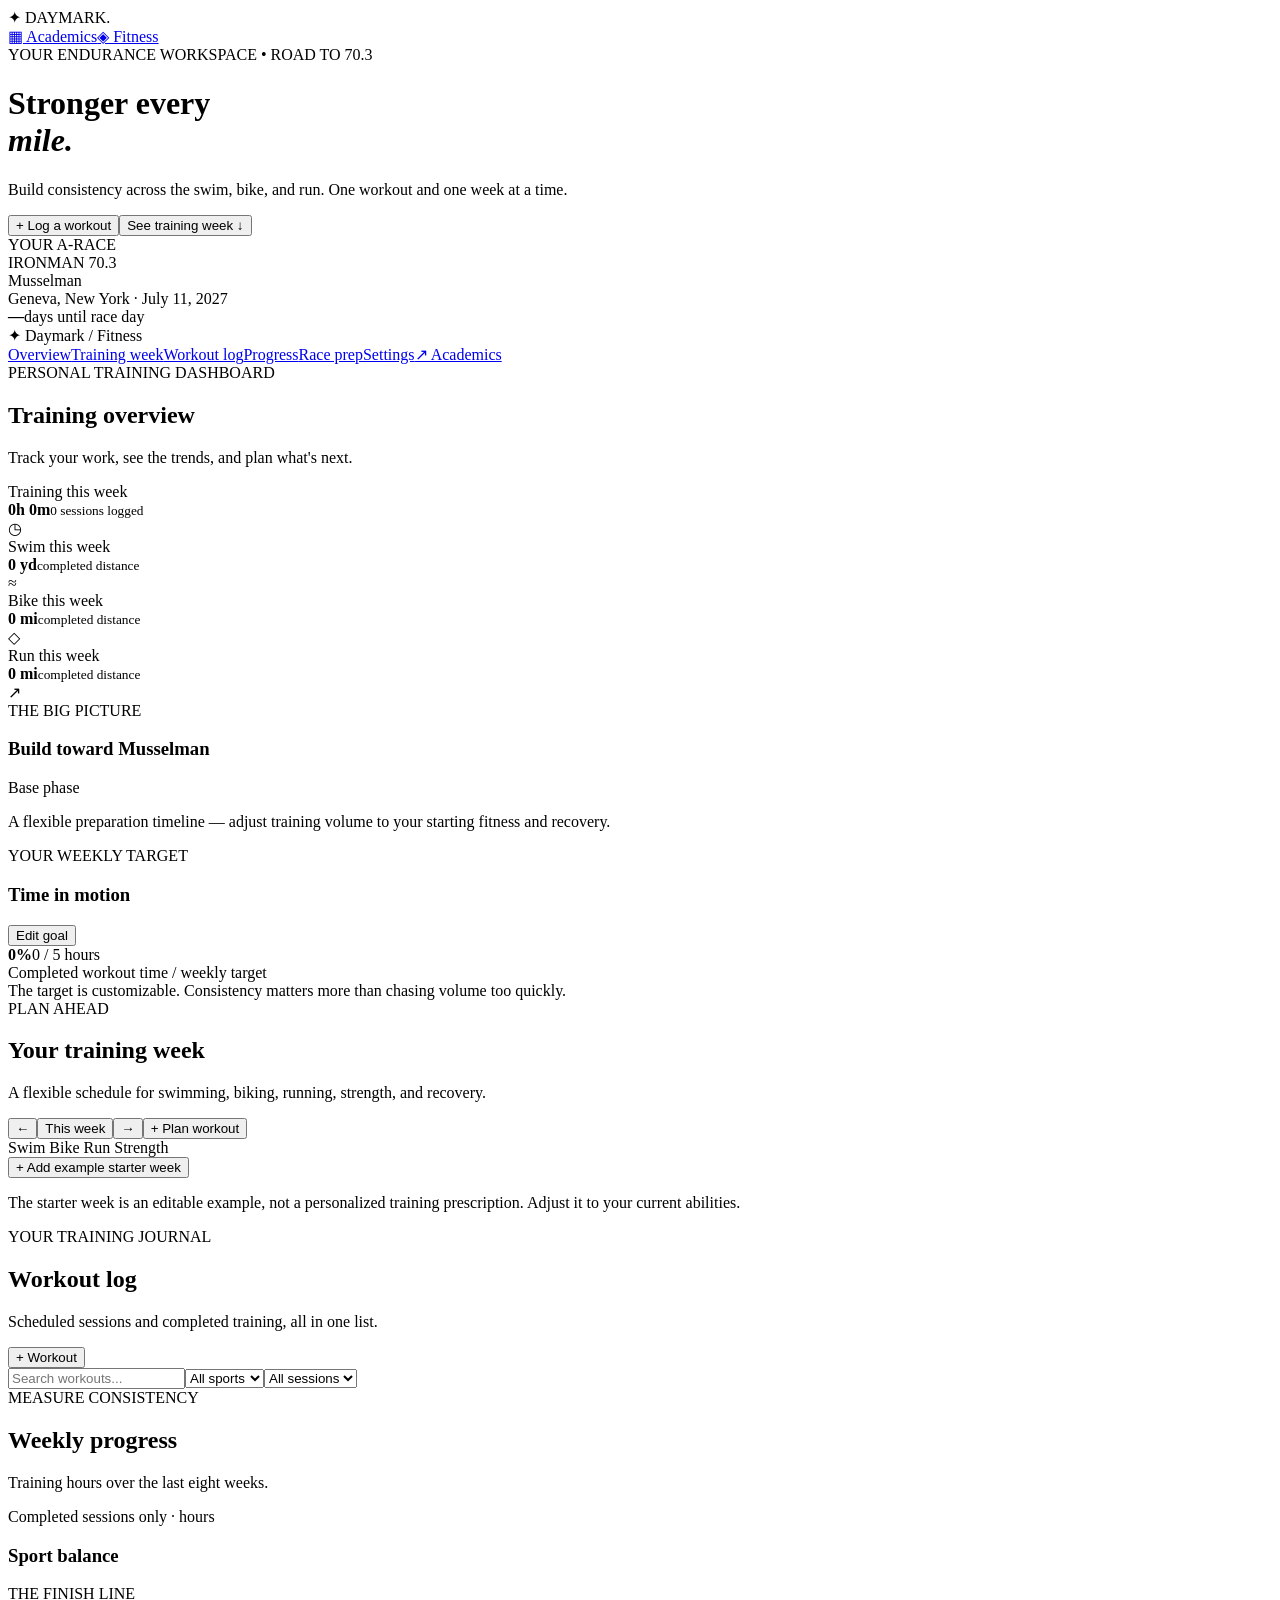
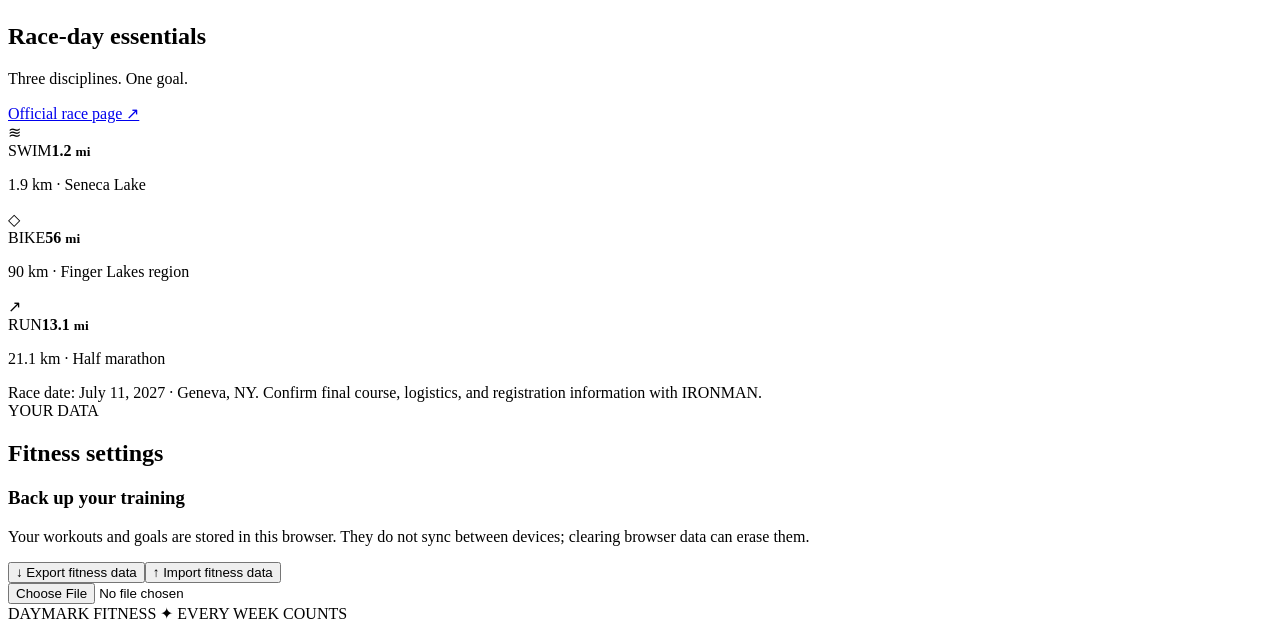
==== fitness.html @ 54df65d0 "Add Ironman 70.3 fitness workspace and academic toggle" ====
<!doctype html>
<html lang="en"><head><meta charset="utf-8"><meta name="viewport" content="width=device-width,initial-scale=1"><meta name="theme-color" content="#101a1b"><meta name="description" content="Train toward IRONMAN 70.3 Musselman 2027. Log swim, bike, run and strength workouts, plan your week and follow your progress."><title>Daymark Fitness — Musselman 70.3</title><link rel="stylesheet" href="./fitness.css?v=1"></head>
<body>
<header class="hero" id="top">
 <div class="hero-top"><div class="logo"><span class="logo-mark">✦</span> DAYMARK<span class="logo-dot">.</span></div><div class="workspace-tabs" aria-label="Choose workspace"><a href="./index.html">▦ Academics</a><a href="./fitness.html" class="selected" aria-current="page">◈ Fitness</a></div></div>
 <div class="hero-content"><div class="eyebrow">YOUR ENDURANCE WORKSPACE <span class="dot">•</span> ROAD TO 70.3</div><h1>Stronger every<br><em>mile.</em></h1><p>Build consistency across the swim, bike, and run. One workout and one week at a time.</p><div class="hero-actions"><button class="primary" data-add="workout">+ Log a workout</button><button class="quiet" data-scroll="schedule">See training week ↓</button></div></div>
 <div class="hero-event"><div class="event-type">YOUR A-RACE</div><div class="event-name">IRONMAN 70.3<br>Musselman</div><div class="event-details">Geneva, New York · July 11, 2027</div><div class="countdown"><strong id="countdownDays">—</strong><span>days until race day</span></div></div>
</header>
<nav class="subnav"><div class="subnav-inner"><div class="small-logo">✦ <span>Daymark / Fitness</span></div><a href="#overview">Overview</a><a href="#schedule">Training week</a><a href="#workouts">Workout log</a><a href="#progress">Progress</a><a href="#race">Race prep</a><a href="#fitness-settings">Settings</a><a class="back-link" href="./index.html">↗ Academics</a></div></nav>
<main class="main">
 <div class="intro-row" id="overview"><div><div class="kicker">PERSONAL TRAINING DASHBOARD</div><h2>Training overview</h2><p>Track your work, see the trends, and plan what's next.</p></div><div class="today" id="todayDate"></div></div>
 <section class="metrics" aria-label="Training totals"><article class="metric"><span>Training this week</span><div><b id="metricHours">0h 0m</b><small id="metricSessions">0 sessions logged</small></div><div class="metric-decoration">◷</div></article><article class="metric"><span>Swim this week</span><div><b id="metricSwim">0 yd</b><small>completed distance</small></div><div class="metric-decoration">≈</div></article><article class="metric"><span>Bike this week</span><div><b id="metricBike">0 mi</b><small>completed distance</small></div><div class="metric-decoration">◇</div></article><article class="metric"><span>Run this week</span><div><b id="metricRun">0 mi</b><small>completed distance</small></div><div class="metric-decoration">↗</div></article></section>
 <div class="upper-grid">
   <section class="panel"><div class="section-title"><div><span class="kicker">THE BIG PICTURE</span><h3>Build toward Musselman</h3></div><span class="stage-pill" id="stagePill">Base phase</span></div><p class="small-muted">A flexible preparation timeline — adjust training volume to your starting fitness and recovery.</p><div class="phases" id="phaseTimeline"></div><p class="small-muted phase-note" id="phaseMessage"></p></section>
   <section class="panel goal-panel"><div class="section-title"><div><span class="kicker">YOUR WEEKLY TARGET</span><h3>Time in motion</h3></div><button class="text-button" data-action="goals">Edit goal</button></div><div class="goal-main"><strong id="goalProgress">0%</strong><span id="goalFraction">0 / 5 hours</span></div><div class="progress-track"><div id="goalBar"></div></div><div class="small-muted">Completed workout time / weekly target</div><div class="goal-help">The target is customizable. Consistency matters more than chasing volume too quickly.</div></section>
 </div>
 <section class="section" id="schedule"><div class="section-bar"><div><span class="kicker">PLAN AHEAD</span><h2>Your training week</h2><p>A flexible schedule for swimming, biking, running, strength, and recovery.</p></div><div class="section-buttons"><button class="outline" data-action="week-prev" aria-label="Previous training week">←</button><button class="outline" data-action="week-today">This week</button><button class="outline" data-action="week-next" aria-label="Next training week">→</button><button class="primary" data-add="workout">+ Plan workout</button></div></div><div class="week-label" id="weekLabel"></div><div id="trainingWeek" class="training-week"></div><div class="weekly-footer"><div class="legend"><span><i class="swim-dot"></i> Swim</span><span><i class="bike-dot"></i> Bike</span><span><i class="run-dot"></i> Run</span><span><i class="strength-dot"></i> Strength</span></div><button class="outline" data-action="starter">+ Add example starter week</button></div><p class="quiet-note">The starter week is an editable example, not a personalized training prescription. Adjust it to your current abilities.</p></section>
 <div class="lower-grid">
 <section class="section" id="workouts"><div class="section-bar"><div><span class="kicker">YOUR TRAINING JOURNAL</span><h2>Workout log</h2><p>Scheduled sessions and completed training, all in one list.</p></div><button class="outline" data-add="workout">+ Workout</button></div><div class="panel log-panel"><div class="filters"><input id="workoutSearch" type="search" placeholder="Search workouts..." aria-label="Search workouts"><select id="sportFilter" aria-label="Filter workouts by sport"><option value="">All sports</option><option>Swim</option><option>Bike</option><option>Run</option><option>Strength</option><option>Recovery</option></select><select id="statusFilter" aria-label="Filter workouts by status"><option value="all">All sessions</option><option value="planned">Planned</option><option value="done">Completed</option></select></div><div id="workoutList"></div></div></section>
 <section class="section" id="progress"><div class="section-bar"><div><span class="kicker">MEASURE CONSISTENCY</span><h2>Weekly progress</h2><p>Training hours over the last eight weeks.</p></div></div><div class="panel progress-panel"><div id="hourChart" class="hour-chart" aria-label="Training hours in recent weeks"></div><div class="chart-foot">Completed sessions only · hours</div><div class="summary-divider"></div><h3>Sport balance</h3><div id="sportBreakdown"></div></div></section></div>
 <section class="section" id="race"><div class="section-bar"><div><span class="kicker">THE FINISH LINE</span><h2>Race-day essentials</h2><p>Three disciplines. One goal.</p></div><a class="text-link" target="_blank" rel="noopener noreferrer" href="https://in.usa.ironman.com/2027-ironman-703-musselman">Official race page ↗</a></div><div class="race-grid"><article class="race-tile"><div class="race-icon">≋</div><span>SWIM</span><strong>1.2 <small>mi</small></strong><p>1.9 km · Seneca Lake</p></article><article class="race-tile"><div class="race-icon">◇</div><span>BIKE</span><strong>56 <small>mi</small></strong><p>90 km · Finger Lakes region</p></article><article class="race-tile"><div class="race-icon">↗</div><span>RUN</span><strong>13.1 <small>mi</small></strong><p>21.1 km · Half marathon</p></article></div><div class="race-footnote">Race date: July 11, 2027 · Geneva, NY. Confirm final course, logistics, and registration information with IRONMAN.</div></section>
 <section class="section settings" id="fitness-settings"><div class="section-bar"><div><span class="kicker">YOUR DATA</span><h2>Fitness settings</h2></div></div><div class="panel settings-panel"><div><h3>Back up your training</h3><p>Your workouts and goals are stored in this browser. They do not sync between devices; clearing browser data can erase them.</p></div><div class="section-buttons"><button class="outline" data-action="export">↓ Export fitness data</button><button class="outline" data-action="import">↑ Import fitness data</button></div><input id="importFitness" class="hidden" type="file" accept="application/json"></div></section>
 <footer>DAYMARK FITNESS <span>✦</span> EVERY WEEK COUNTS</footer>
</main><div id="modalRoot"></div><div id="toastRoot" aria-live="polite"></div><script src="./fitness.js?v=1" defer></script>
</body></html>
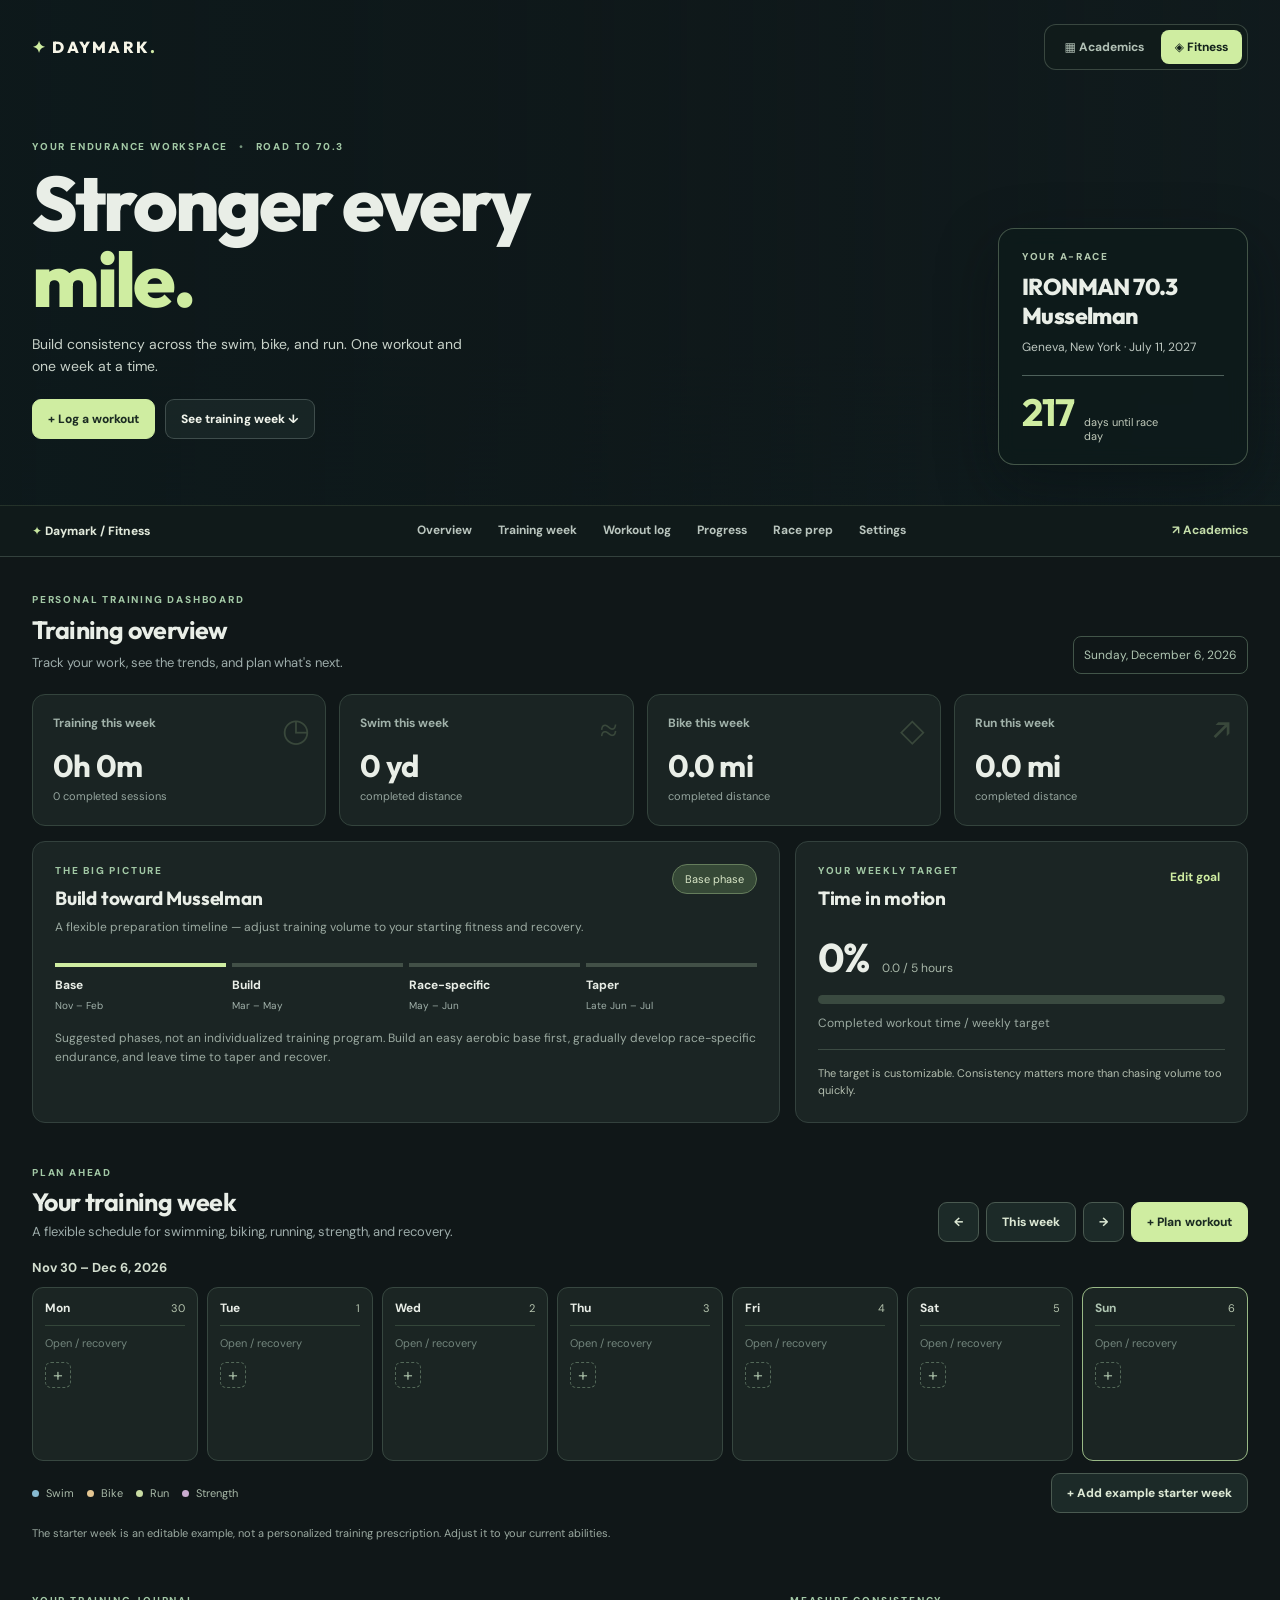
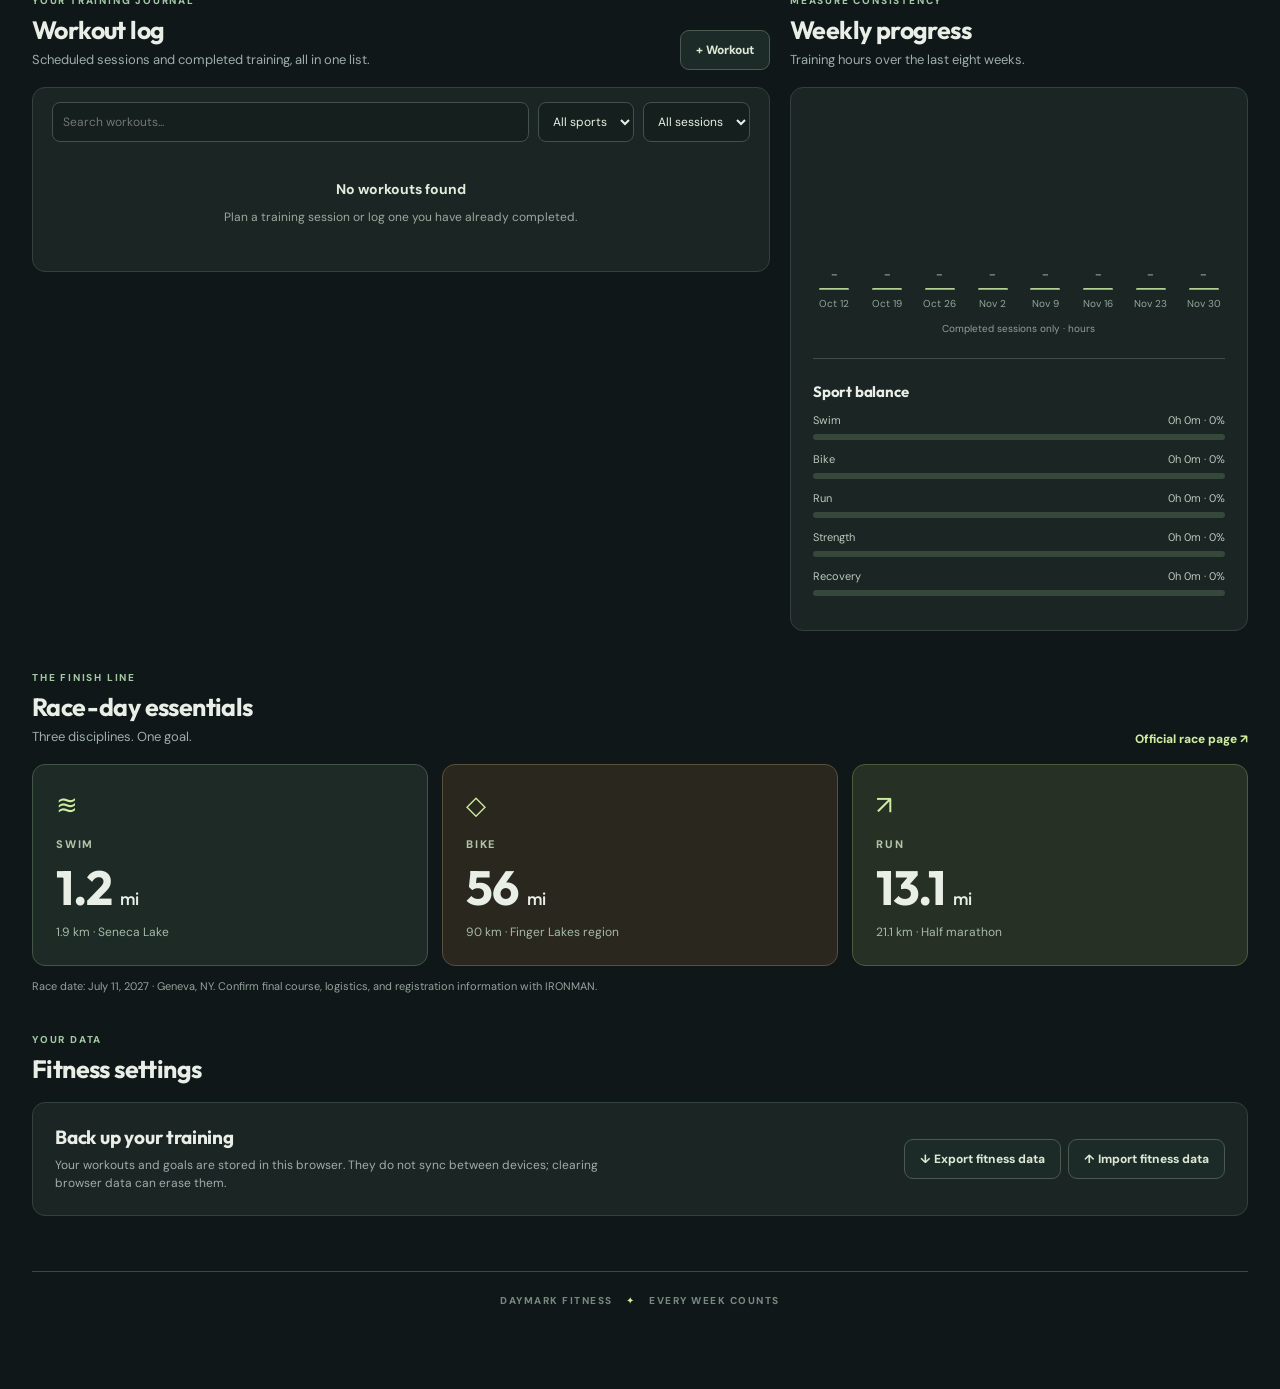
==== commit 5c35df07: "Refresh fitness script asset after syntax validation" ====
--- a/fitness.html
+++ b/fitness.html
@@ -21,5 +21,5 @@
  <section class="section" id="race"><div class="section-bar"><div><span class="kicker">THE FINISH LINE</span><h2>Race-day essentials</h2><p>Three disciplines. One goal.</p></div><a class="text-link" target="_blank" rel="noopener noreferrer" href="https://in.usa.ironman.com/2027-ironman-703-musselman">Official race page ↗</a></div><div class="race-grid"><article class="race-tile"><div class="race-icon">≋</div><span>SWIM</span><strong>1.2 <small>mi</small></strong><p>1.9 km · Seneca Lake</p></article><article class="race-tile"><div class="race-icon">◇</div><span>BIKE</span><strong>56 <small>mi</small></strong><p>90 km · Finger Lakes region</p></article><article class="race-tile"><div class="race-icon">↗</div><span>RUN</span><strong>13.1 <small>mi</small></strong><p>21.1 km · Half marathon</p></article></div><div class="race-footnote">Race date: July 11, 2027 · Geneva, NY. Confirm final course, logistics, and registration information with IRONMAN.</div></section>
  <section class="section settings" id="fitness-settings"><div class="section-bar"><div><span class="kicker">YOUR DATA</span><h2>Fitness settings</h2></div></div><div class="panel settings-panel"><div><h3>Back up your training</h3><p>Your workouts and goals are stored in this browser. They do not sync between devices; clearing browser data can erase them.</p></div><div class="section-buttons"><button class="outline" data-action="export">↓ Export fitness data</button><button class="outline" data-action="import">↑ Import fitness data</button></div><input id="importFitness" class="hidden" type="file" accept="application/json"></div></section>
  <footer>DAYMARK FITNESS <span>✦</span> EVERY WEEK COUNTS</footer>
-</main><div id="modalRoot"></div><div id="toastRoot" aria-live="polite"></div><script src="./fitness.js?v=1" defer></script>
+</main><div id="modalRoot"></div><div id="toastRoot" aria-live="polite"></div><script src="./fitness.js?v=2" defer></script>
 </body></html>
--- a/fitness.css
+++ b/fitness.css
@@ -0,0 +1 @@
+@import url('https://fonts.googleapis.com/css2?family=DM+Sans:wght@400;500;600;700;800&family=Outfit:wght@400;500;600;700;800&display=swap');:root{font-family:"DM Sans",system-ui,sans-serif;background:#101718;color:#e9eee7;--bg:#101718;--panel:#1b2524;--panel2:#202b29;--border:#33413d;--muted:#9eadab;--lime:#cfeda1;--swim:#87bad1;--bike:#e4c692;--run:#c9dca3;--strength:#caaccf}*{box-sizing:border-box}html{scroll-behavior:smooth;scroll-padding-top:90px}body{margin:0;min-height:100vh}button,input,select,textarea{font:inherit}button{cursor:pointer}button:focus-visible,a:focus-visible,input:focus-visible,select:focus-visible,textarea:focus-visible{outline:2px solid var(--lime);outline-offset:3px}a{text-decoration:none;color:inherit}button{color:inherit}h1,h2,h3,h4,p{margin-top:0}h1,h2,h3{font-family:Outfit,"DM Sans",sans-serif}h2{font-size:25px;letter-spacing:-.6px;margin-bottom:7px}h3{font-size:19px;letter-spacing:-.2px;margin-bottom:5px}p{line-height:1.55}.hero{background:linear-gradient(90deg,#0d191bf2 0%,#0e181acb 44%,#10212654 100%),linear-gradient(0deg,#0f191a 0%,transparent 30%),url('https://images.unsplash.com/photo-1500530855697-b586d89ba3ee?w=1800&q=85&auto=format&fit=crop') center 56%/cover;min-height:425px;position:relative;border-bottom:1px solid #54644a54}.hero-top{max-width:1320px;margin:auto;padding:24px 32px;display:flex;align-items:center;justify-content:space-between;gap:15px;position:relative;z-index:1}.logo{font-family:Outfit,sans-serif;letter-spacing:.14em;font-size:16px;font-weight:800;color:#f6f5e7}.logo-mark{color:var(--lime)}.logo-dot{color:#cde6a4}.workspace-tabs{background:#111c1bca;border:1px solid #92a89250;border-radius:12px;padding:5px;display:flex;gap:3px}.workspace-tabs a{font-size:12px;font-weight:750;color:#b1c0b5;padding:9px 14px;border-radius:8px;white-space:nowrap}.workspace-tabs a:hover{color:white}.workspace-tabs .selected{color:#14221c;background:var(--lime)}.hero-content{max-width:1320px;padding:46px 32px 66px;margin:auto;position:relative;z-index:1}.eyebrow,.kicker{font-weight:800;letter-spacing:.18em;font-size:10px;color:#a2c8a5}.eyebrow .dot{padding:0 7px;opacity:.7}.hero h1{font-size:clamp(47px,6vw,82px);font-weight:800;letter-spacing:-3px;line-height:.99;margin:12px 0 17px}.hero h1 em{color:var(--lime);font-style:normal}.hero-content p{font-size:14px;color:#c8d2c9;max-width:430px;margin-bottom:22px}.hero-actions{display:flex;gap:10px;flex-wrap:wrap}.primary,.quiet,.outline{border-radius:9px;padding:11px 15px;font-size:12px;font-weight:800;transition:.17s}.primary{border:1px solid var(--lime);background:var(--lime);color:#1b2b22}.primary:hover{background:#e4f9c0}.quiet{border:1px solid #8c9b9657;background:#1d2b2bb2;color:#f0f4eb}.quiet:hover{background:#31413d}.outline{background:#1c2a28;border:1px solid #4a5a51;color:#dce8d4}.outline:hover{border-color:var(--lime);background:#293c34}.hero-event{position:absolute;right:max(32px,calc((100vw - 1320px)/2 + 32px));bottom:40px;width:250px;background:#0d1b1bdc;border:1px solid #a5bc985c;padding:21px 23px;border-radius:16px;backdrop-filter:blur(9px);box-shadow:0 20px 60px #080e106b}.event-type{color:#b3c9af;font-weight:800;letter-spacing:.17em;font-size:10px}.event-name{font-family:Outfit,sans-serif;font-size:23px;font-weight:800;letter-spacing:-.6px;margin:9px 0}.event-details{font-size:12px;color:#bdc7c0}.countdown{display:flex;align-items:baseline;gap:10px;margin-top:20px;border-top:1px solid #4e615b;padding-top:12px}.countdown strong{font-family:Outfit;font-size:38px;letter-spacing:-1px;color:var(--lime)}.countdown span{font-size:11px;color:#c1cabb;max-width:85px}.subnav{position:sticky;top:0;z-index:10;background:#111b1bf2;backdrop-filter:blur(16px);border-bottom:1px solid var(--border)}.subnav-inner{display:flex;align-items:center;gap:26px;max-width:1320px;margin:auto;padding:0 32px;overflow-x:auto;scrollbar-width:none}.subnav-inner::-webkit-scrollbar{display:none}.subnav a{white-space:nowrap;padding:16px 0;color:#b9c5be;font-weight:700;font-size:12px;border-bottom:2px solid transparent}.subnav a:hover{border-color:var(--lime);color:#f4f7ed}.small-logo{font-size:12px;color:#c7e6a0;font-weight:800;white-space:nowrap;margin-right:auto}.small-logo span{color:#e1e9db}.subnav .back-link{color:#c4ddaa;margin-left:auto}.main{max-width:1320px;margin:auto;padding:36px 32px 60px}.intro-row{display:flex;align-items:end;justify-content:space-between;gap:12px;margin-bottom:20px}.intro-row .kicker{margin-bottom:8px}.intro-row p,.section-bar p{font-size:13px;color:var(--muted);margin:4px 0 0}.today{font-size:12px;color:#afc5b2;border:1px solid #425549;border-radius:8px;padding:10px;white-space:nowrap}.metrics{display:grid;grid-template-columns:repeat(4,minmax(0,1fr));gap:13px}.metric{background:#1a2423;border:1px solid #34443d;border-radius:13px;min-height:132px;padding:20px;position:relative;overflow:hidden;display:flex;flex-direction:column;justify-content:space-between}.metric>span{font-size:12px;color:#a1b2aa;font-weight:700}.metric b{display:block;font-family:Outfit;font-size:31px;letter-spacing:-.8px;line-height:1.1}.metric small{color:#95a59e;font-size:11px}.metric-decoration{position:absolute;font-family:Outfit;right:15px;top:14px;font-size:32px;color:#aac99138}.upper-grid{display:grid;grid-template-columns:minmax(0,1.65fr) minmax(300px,1fr);gap:15px;margin:15px 0 43px}.panel{border:1px solid var(--border);background:var(--panel);border-radius:13px;padding:22px;min-width:0}.section-title{display:flex;align-items:start;justify-content:space-between;gap:10px}.section-title .kicker{display:block;margin-bottom:9px}.section-title h3{margin-bottom:8px}.small-muted,.quiet-note{font-size:12px;color:#9baaa1;line-height:1.6}.stage-pill{font-size:11px;color:#d8e6c7;border:1px solid #657d5c;background:#364937;border-radius:100px;padding:7px 12px;white-space:nowrap}.phases{display:grid;grid-template-columns:repeat(4,1fr);gap:6px;margin:26px 0 15px}.phase{border-top:4px solid #425047;padding-top:10px}.phase.active{border-color:var(--lime)}.phase.past{border-color:#7eaa86}.phase strong{display:block;font-size:12px}.phase span{font-size:10px;color:#a1b1aa}.phase-note{margin:0}.text-button{border:0;background:none;color:var(--lime);font-weight:700;font-size:12px;padding:5px}.goal-main{display:flex;align-items:baseline;gap:13px;margin:14px 0 13px}.goal-main strong{font-family:Outfit;font-size:40px;letter-spacing:-1.3px}.goal-main span{font-size:12px;color:#a9b8a9}.progress-track{background:#3a4a40;border-radius:100px;height:9px;overflow:hidden;margin-bottom:10px}.progress-track div{width:0;height:100%;background:var(--lime);border-radius:100px}.goal-help{font-size:11px;line-height:1.6;margin-top:16px;padding-top:15px;color:#b3beaf;border-top:1px solid #3c4b43}.section{margin-top:40px;scroll-margin-top:92px}.section-bar{display:flex;align-items:end;justify-content:space-between;gap:18px;flex-wrap:wrap;margin-bottom:17px}.section-bar .kicker{display:block;margin-bottom:7px}.section-bar h2{margin:0}.section-buttons{display:flex;gap:7px;align-items:center;flex-wrap:wrap}.week-label{font-weight:700;font-size:13px;margin:16px 0 11px;color:#d2ddce}.training-week{display:grid;grid-template-columns:repeat(7,minmax(0,1fr));gap:9px}.training-day{min-height:174px;background:#1b2523;border:1px solid #374740;border-radius:11px;padding:12px;min-width:0}.training-day.today{border-color:#99b986}.day-top{display:flex;align-items:center;justify-content:space-between;gap:6px;padding-bottom:9px;border-bottom:1px solid #34463a;margin-bottom:9px}.day-top b{font-size:12px}.day-top span{font-size:11px;color:#b5c4ae}.session-card{border-left:3px solid var(--swim);background:#27322f;border-radius:5px;padding:8px 8px;margin-bottom:8px;display:block;width:100%;text-align:left;font-size:11px}.session-card:hover{background:#32413b}.session-card.bike{border-color:var(--bike)}.session-card.run{border-color:var(--run)}.session-card.strength{border-color:var(--strength)}.session-card.recovery{border-color:#98a8a4}.session-card .session-title{font-weight:700;display:block;overflow-wrap:anywhere}.session-card small{font-size:10px;color:#b1bfb4;margin-top:5px;display:block}.session-card.completed .session-title{text-decoration:line-through;opacity:.6}.day-add{display:inline-flex;align-items:center;justify-content:center;border:1px dashed #536858;border-radius:6px;background:transparent;color:#9eb39d;font-size:18px;width:26px;height:26px}.day-add:hover{color:#e8f7d0;border-color:#c5e5a7}.rest-day{font-size:11px;color:#73867d;margin-bottom:10px}.weekly-footer{display:flex;justify-content:space-between;align-items:center;gap:14px;margin-top:12px;flex-wrap:wrap}.legend{display:flex;gap:13px;flex-wrap:wrap}.legend span{font-size:11px;color:#a8b9a8}.legend i{display:inline-block;border-radius:50%;width:7px;height:7px;background:var(--swim);margin-right:4px}.legend .bike-dot{background:var(--bike)}.legend .run-dot{background:var(--run)}.legend .strength-dot{background:var(--strength)}.quiet-note{font-size:11px;margin-top:12px}.lower-grid{display:grid;grid-template-columns:minmax(0,1.45fr) minmax(280px,.9fr);gap:20px;align-items:start}.lower-grid .section{min-width:0}.filters{display:flex;gap:9px;margin-bottom:6px}.filters input,.filters select{font-size:12px;color:#e6f0e2;background:#151f1e;border:1px solid #41524a;border-radius:8px;padding:10px;min-width:0}.filters input{flex:1;width:35%}.filters select{max-width:135px}.log-panel{padding:14px 19px}.workout-row{display:flex;align-items:center;gap:12px;border-bottom:1px solid #34443f;padding:13px 2px}.workout-row:last-child{border-bottom:0}.workout-check{accent-color:#bbdc9c;width:18px;height:18px;flex-shrink:0}.workout-symbol{width:33px;height:33px;border-radius:9px;display:grid;place-items:center;background:#314951;color:var(--swim);font-weight:800;flex-shrink:0}.workout-symbol.bike{background:#483e30;color:var(--bike)}.workout-symbol.run{background:#354833;color:var(--run)}.workout-symbol.strength{background:#47354d;color:var(--strength)}.workout-symbol.recovery{background:#343c3a;color:#b8c5bc}.workout-details{flex:1;min-width:0}.workout-details strong{font-size:12px;display:block;overflow-wrap:anywhere}.workout-details small{font-size:11px;color:#9ba99f;display:block;margin-top:4px}.workout-details.done strong{text-decoration:line-through;color:#91a49a}.tag{font-size:10px;color:#a7bba8;border:1px solid #506352;border-radius:20px;padding:5px 8px;white-space:nowrap}.tag.done{color:var(--lime);border-color:#799970}.icon-btn{border:0;background:transparent;color:#a9bab0;padding:7px;border-radius:6px;font-size:16px}.icon-btn:hover{background:#324139;color:white}.empty{text-align:center;font-size:12px;color:#99aa9d;padding:30px 15px;line-height:1.7}.empty b{display:block;color:#e2eddd;font-size:14px;margin-bottom:5px}.progress-panel h3{font-size:15px}.hour-chart{height:200px;display:grid;grid-template-columns:repeat(8,minmax(0,1fr));align-items:end;gap:10px;padding-top:20px}.chart-column{height:100%;display:flex;flex-direction:column;align-items:center;justify-content:flex-end;gap:7px;min-width:0}.chart-column .chart-bar{width:70%;max-width:37px;min-height:2px;border-radius:5px 5px 2px 2px;background:linear-gradient(#cce9a1,#668f74)}.chart-column .chart-value{font-size:10px;color:#d3e4c4}.chart-column .chart-label{font-size:10px;color:#91a99a;white-space:nowrap}.chart-foot{text-align:center;color:#8fa095;font-size:10px;margin:12px 0 5px}.summary-divider{border-top:1px solid #3e4e44;margin:23px 0}.sport-balance{margin:12px 0}.sport-balance .balance-top{display:flex;justify-content:space-between;color:#bbc9bc;font-size:11px;margin-bottom:7px}.sport-balance .balance-bar{height:6px;background:#36483c;border-radius:20px;overflow:hidden}.sport-balance .balance-bar i{display:block;height:100%;border-radius:20px}.race-grid{display:grid;grid-template-columns:repeat(3,minmax(0,1fr));gap:14px}.race-tile{background:#1d2a26;border:1px solid #425648;border-radius:13px;padding:23px;position:relative;overflow:hidden}.race-tile:nth-child(2){background:#29271e;border-color:#58513d}.race-tile:nth-child(3){background:#273025;border-color:#4c5d3c}.race-icon{font-size:26px;color:var(--lime);margin-bottom:15px}.race-tile>span{font-size:11px;letter-spacing:.16em;color:#b1c3a9;font-weight:800;display:block}.race-tile strong{font-family:Outfit,sans-serif;display:block;font-size:48px;letter-spacing:-1px;margin:6px 0}.race-tile strong small{font-size:18px;font-weight:500}.race-tile p{font-size:12px;color:#a6baa7;margin:0}.text-link{font-size:12px;color:var(--lime);font-weight:800}.race-footnote{font-size:11px;color:#92a49a;margin-top:13px}.settings-panel{display:flex;justify-content:space-between;gap:20px;align-items:center}.settings-panel h3{margin-bottom:7px}.settings-panel p{color:var(--muted);font-size:12px;max-width:550px;margin-bottom:0}.hidden{display:none!important}footer{border-top:1px solid #3a4941;margin-top:55px;padding:22px 0;text-align:center;color:#758a7d;letter-spacing:.15em;font-size:10px;font-weight:800}footer span{color:var(--lime);padding:0 10px}.modal-backdrop{inset:0;position:fixed;z-index:50;display:grid;place-items:center;background:#08100fe6;padding:18px}.modal{width:min(520px,100%);max-height:90vh;overflow-y:auto;background:#21302b;border:1px solid #677968;border-radius:15px;padding:24px;box-shadow:0 25px 90px #000a}.modal-top{display:flex;justify-content:space-between;align-items:center;margin-bottom:21px}.modal-top h2{font-size:21px;margin:0}.form{display:grid;gap:13px}.form label{font-size:12px;color:#cad8c5;font-weight:700;display:grid;gap:6px}.form input,.form select,.form textarea{background:#14201e;border:1px solid #506456;border-radius:8px;padding:10px 12px;color:#eaf4e7;width:100%;min-width:0}.form textarea{min-height:94px;resize:vertical}.form-row{display:grid;grid-template-columns:1fr 1fr;gap:11px}.form-actions{display:flex;align-items:center;justify-content:space-between;gap:12px;margin-top:13px}.form-actions .right-buttons{display:flex;gap:9px}.form-actions .delete{color:#e7b3ad;border-color:#795753}.toast{position:fixed;bottom:23px;right:23px;z-index:70;background:#3c6043;border:1px solid #a8d59a;border-radius:9px;color:#e6f6da;padding:12px 17px;font-size:12px;box-shadow:0 10px 50px #0008}@media(min-width:1400px){.hero{min-height:460px}}@media(max-width:1000px){.hero-event{right:25px;bottom:30px}.hero-content{padding-bottom:70px}.metrics{grid-template-columns:repeat(2,minmax(0,1fr))}.upper-grid{grid-template-columns:1fr}.training-week{grid-template-columns:repeat(7,minmax(130px,1fr));overflow-x:auto}.lower-grid{grid-template-columns:1fr}.hour-chart{height:165px}}@media(max-width:700px){.hero{min-height:0}.hero-top{padding:18px 18px}.hero-content{padding:35px 18px 30px}.hero h1{font-size:51px}.hero-event{position:relative;bottom:auto;right:auto;margin:0 18px 22px;width:auto;max-width:410px}.hero-event .countdown{margin-top:10px}.subnav-inner{padding:0 16px;gap:20px}.small-logo{display:none}.main{padding:25px 15px 55px}.intro-row{align-items:start}.today{display:none}.metrics{gap:8px}.metric{min-height:112px;padding:14px}.metric b{font-size:27px}.section{margin-top:34px}.section-bar h2{font-size:22px}.race-grid{gap:8px}.race-tile{padding:13px}.race-tile strong{font-size:34px}.race-tile strong small{font-size:13px}.race-tile p{font-size:10px}.filters{flex-wrap:wrap}.filters input{width:100%;flex-basis:100%}.filters select{max-width:none;flex:1}.settings-panel{display:block}.settings-panel .section-buttons{margin-top:16px}}@media(max-width:470px){.hero h1{font-size:45px}.workspace-tabs a{font-size:11px;padding:9px}.metrics .metric b{font-size:24px}.phases{grid-template-columns:repeat(2,1fr);gap:13px}.section-buttons .primary{width:100%}.race-tile strong{font-size:30px}.race-tile{padding:11px}.form-row{grid-template-columns:1fr}.goal-main strong{font-size:35px}.tag{display:none}}
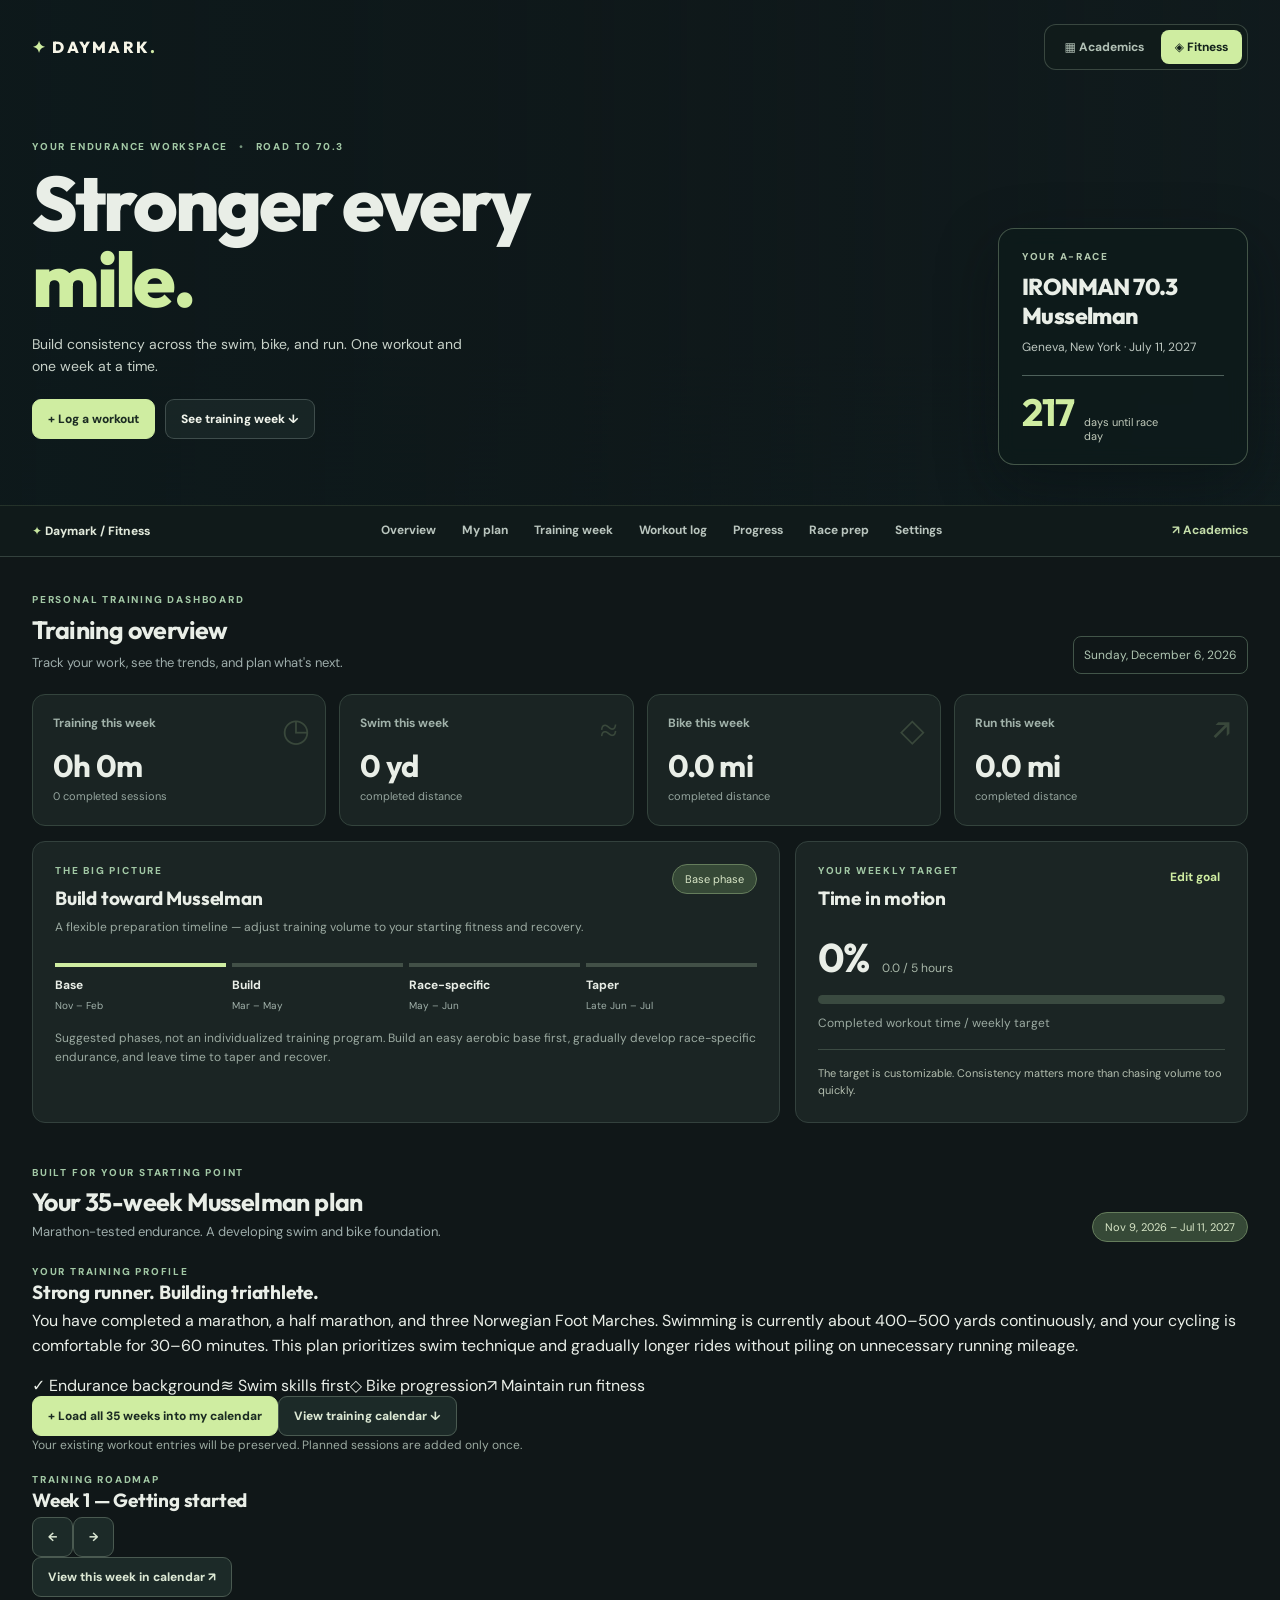
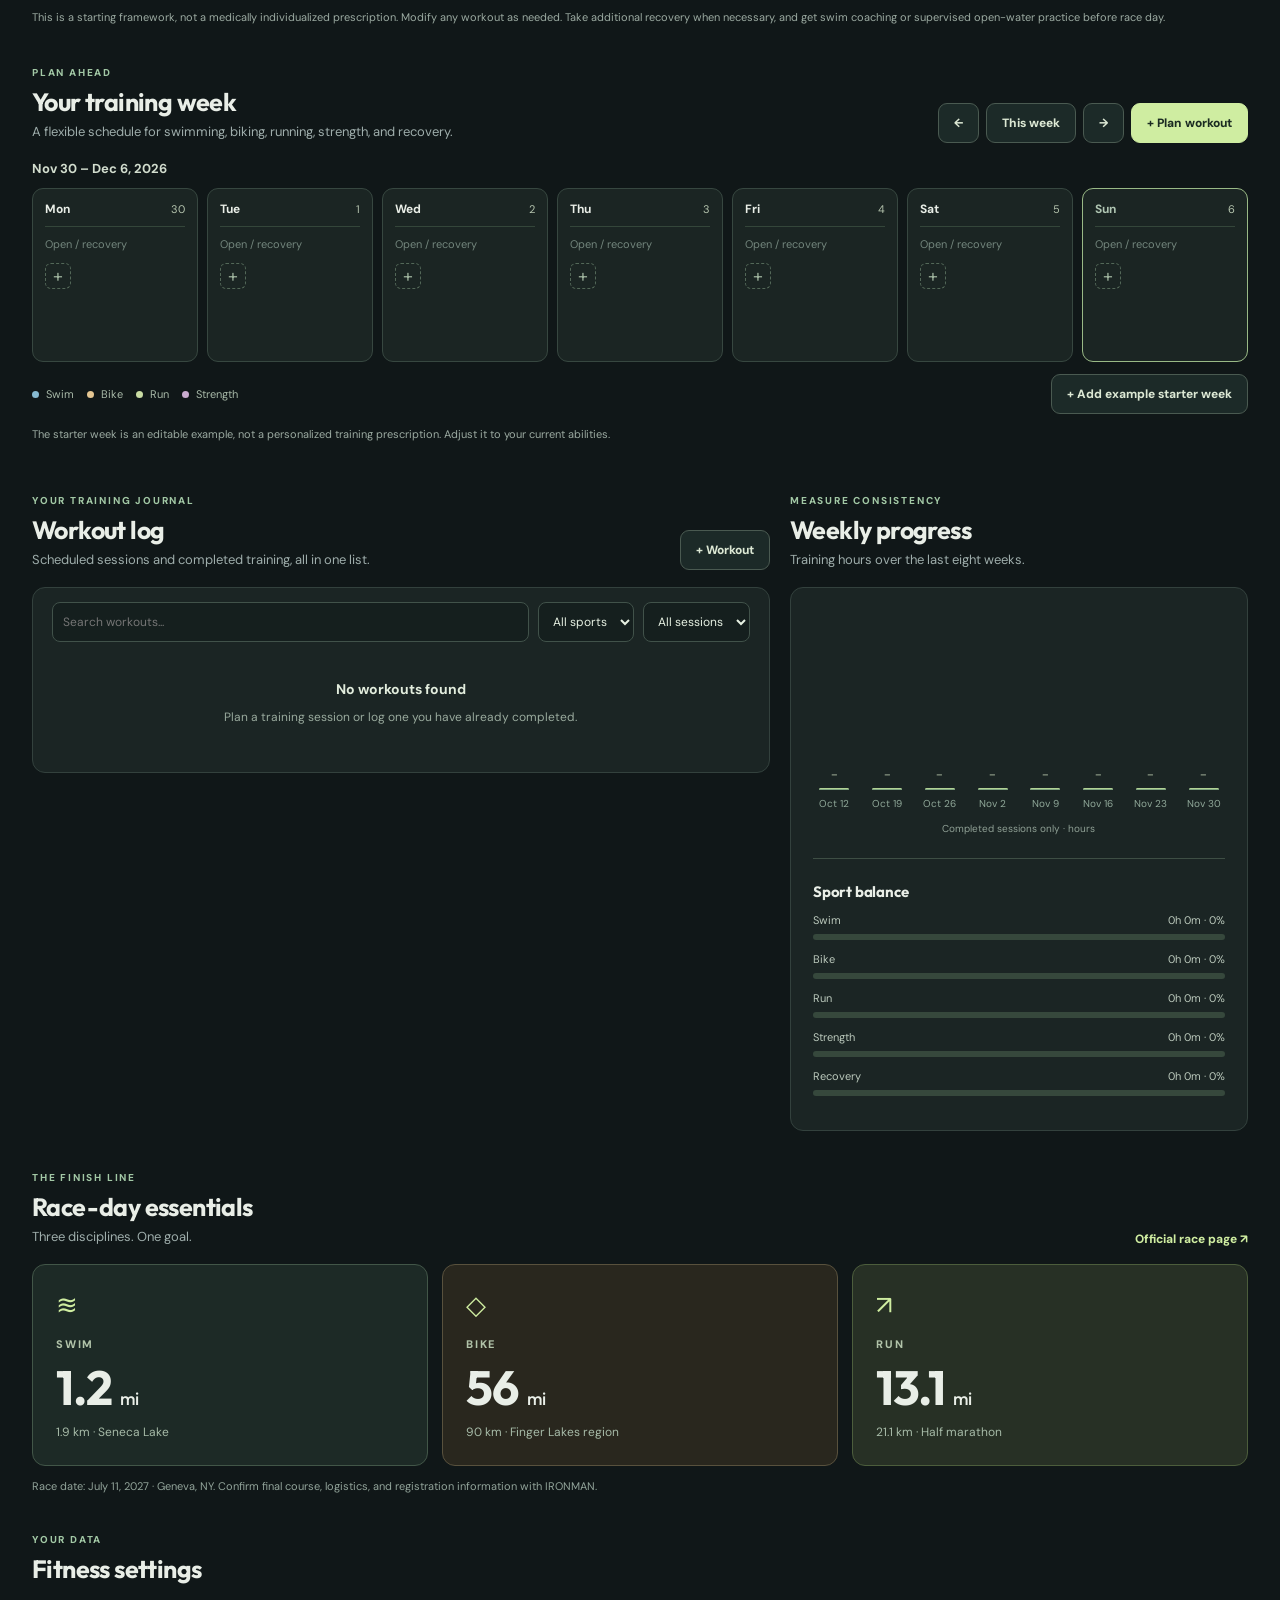
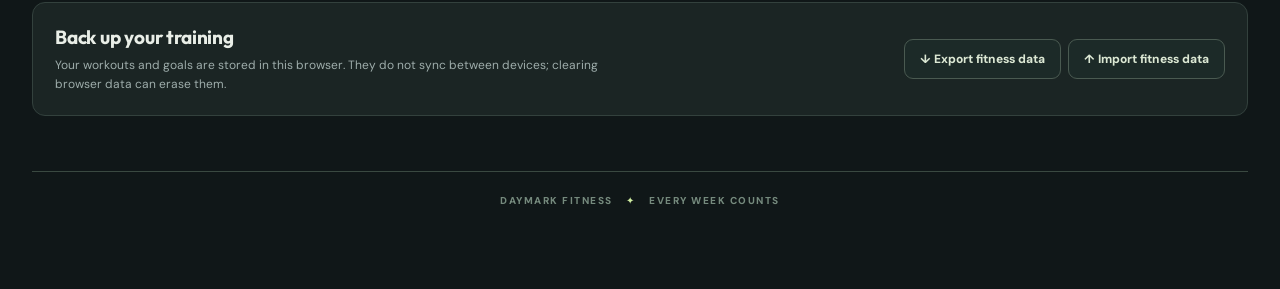
==== commit 9dc6e6e6: "Add tailored 35-week Musselman training plan preview and calendar import controls" ====
--- a/fitness.html
+++ b/fitness.html
@@ -1,12 +1,12 @@
 <!doctype html>
-<html lang="en"><head><meta charset="utf-8"><meta name="viewport" content="width=device-width,initial-scale=1"><meta name="theme-color" content="#101a1b"><meta name="description" content="Train toward IRONMAN 70.3 Musselman 2027. Log swim, bike, run and strength workouts, plan your week and follow your progress."><title>Daymark Fitness — Musselman 70.3</title><link rel="stylesheet" href="./fitness.css?v=1"></head>
+<html lang="en"><head><meta charset="utf-8"><meta name="viewport" content="width=device-width,initial-scale=1"><meta name="theme-color" content="#101a1b"><meta name="description" content="Train toward IRONMAN 70.3 Musselman 2027. Log swim, bike, run and strength workouts, plan your week and follow your progress."><title>Daymark Fitness — Musselman 70.3</title><link rel="stylesheet" href="./fitness.css?v=2"></head>
 <body>
 <header class="hero" id="top">
  <div class="hero-top"><div class="logo"><span class="logo-mark">✦</span> DAYMARK<span class="logo-dot">.</span></div><div class="workspace-tabs" aria-label="Choose workspace"><a href="./index.html">▦ Academics</a><a href="./fitness.html" class="selected" aria-current="page">◈ Fitness</a></div></div>
  <div class="hero-content"><div class="eyebrow">YOUR ENDURANCE WORKSPACE <span class="dot">•</span> ROAD TO 70.3</div><h1>Stronger every<br><em>mile.</em></h1><p>Build consistency across the swim, bike, and run. One workout and one week at a time.</p><div class="hero-actions"><button class="primary" data-add="workout">+ Log a workout</button><button class="quiet" data-scroll="schedule">See training week ↓</button></div></div>
  <div class="hero-event"><div class="event-type">YOUR A-RACE</div><div class="event-name">IRONMAN 70.3<br>Musselman</div><div class="event-details">Geneva, New York · July 11, 2027</div><div class="countdown"><strong id="countdownDays">—</strong><span>days until race day</span></div></div>
 </header>
-<nav class="subnav"><div class="subnav-inner"><div class="small-logo">✦ <span>Daymark / Fitness</span></div><a href="#overview">Overview</a><a href="#schedule">Training week</a><a href="#workouts">Workout log</a><a href="#progress">Progress</a><a href="#race">Race prep</a><a href="#fitness-settings">Settings</a><a class="back-link" href="./index.html">↗ Academics</a></div></nav>
+<nav class="subnav"><div class="subnav-inner"><div class="small-logo">✦ <span>Daymark / Fitness</span></div><a href="#overview">Overview</a><a href="#plan">My plan</a><a href="#schedule">Training week</a><a href="#workouts">Workout log</a><a href="#progress">Progress</a><a href="#race">Race prep</a><a href="#fitness-settings">Settings</a><a class="back-link" href="./index.html">↗ Academics</a></div></nav>
 <main class="main">
  <div class="intro-row" id="overview"><div><div class="kicker">PERSONAL TRAINING DASHBOARD</div><h2>Training overview</h2><p>Track your work, see the trends, and plan what's next.</p></div><div class="today" id="todayDate"></div></div>
  <section class="metrics" aria-label="Training totals"><article class="metric"><span>Training this week</span><div><b id="metricHours">0h 0m</b><small id="metricSessions">0 sessions logged</small></div><div class="metric-decoration">◷</div></article><article class="metric"><span>Swim this week</span><div><b id="metricSwim">0 yd</b><small>completed distance</small></div><div class="metric-decoration">≈</div></article><article class="metric"><span>Bike this week</span><div><b id="metricBike">0 mi</b><small>completed distance</small></div><div class="metric-decoration">◇</div></article><article class="metric"><span>Run this week</span><div><b id="metricRun">0 mi</b><small>completed distance</small></div><div class="metric-decoration">↗</div></article></section>
@@ -14,12 +14,32 @@
    <section class="panel"><div class="section-title"><div><span class="kicker">THE BIG PICTURE</span><h3>Build toward Musselman</h3></div><span class="stage-pill" id="stagePill">Base phase</span></div><p class="small-muted">A flexible preparation timeline — adjust training volume to your starting fitness and recovery.</p><div class="phases" id="phaseTimeline"></div><p class="small-muted phase-note" id="phaseMessage"></p></section>
    <section class="panel goal-panel"><div class="section-title"><div><span class="kicker">YOUR WEEKLY TARGET</span><h3>Time in motion</h3></div><button class="text-button" data-action="goals">Edit goal</button></div><div class="goal-main"><strong id="goalProgress">0%</strong><span id="goalFraction">0 / 5 hours</span></div><div class="progress-track"><div id="goalBar"></div></div><div class="small-muted">Completed workout time / weekly target</div><div class="goal-help">The target is customizable. Consistency matters more than chasing volume too quickly.</div></section>
  </div>
- <section class="section" id="schedule"><div class="section-bar"><div><span class="kicker">PLAN AHEAD</span><h2>Your training week</h2><p>A flexible schedule for swimming, biking, running, strength, and recovery.</p></div><div class="section-buttons"><button class="outline" data-action="week-prev" aria-label="Previous training week">←</button><button class="outline" data-action="week-today">This week</button><button class="outline" data-action="week-next" aria-label="Next training week">→</button><button class="primary" data-add="workout">+ Plan workout</button></div></div><div class="week-label" id="weekLabel"></div><div id="trainingWeek" class="training-week"></div><div class="weekly-footer"><div class="legend"><span><i class="swim-dot"></i> Swim</span><span><i class="bike-dot"></i> Bike</span><span><i class="run-dot"></i> Run</span><span><i class="strength-dot"></i> Strength</span></div><button class="outline" data-action="starter">+ Add example starter week</button></div><p class="quiet-note">The starter week is an editable example, not a personalized training prescription. Adjust it to your current abilities.</p></section>
+ <section class="section personal-plan" id="plan">
+ <div class="section-bar"><div><span class="kicker">BUILT FOR YOUR STARTING POINT</span><h2>Your 35-week Musselman plan</h2><p>Marathon-tested endurance. A developing swim and bike foundation.</p></div><span class="stage-pill">Nov 9, 2026 – Jul 11, 2027</span></div>
+ <div class="plan-overview">
+  <div class="plan-intro">
+   <span class="kicker">YOUR TRAINING PROFILE</span>
+   <h3>Strong runner. Building triathlete.</h3>
+   <p>You have completed a marathon, a half marathon, and three Norwegian Foot Marches. Swimming is currently about 400–500 yards continuously, and your cycling is comfortable for 30–60 minutes. This plan prioritizes swim technique and gradually longer rides without piling on unnecessary running mileage.</p>
+   <div class="plan-strengths"><span>✓ Endurance background</span><span>≋ Swim skills first</span><span>◇ Bike progression</span><span>↗ Maintain run fitness</span></div>
+   <div class="plan-actions"><button class="primary" id="installPlan">+ Load all 35 weeks into my calendar</button><a class="outline plan-outline" href="#schedule">View training calendar ↓</a></div>
+   <p class="small-muted" id="planInstallStatus">Your existing workout entries will be preserved. Planned sessions are added only once.</p>
+  </div>
+  <div class="plan-preview-panel">
+   <span class="kicker">TRAINING ROADMAP</span><h3 id="planWeekHeading">Week 1 — Getting started</h3>
+   <div class="plan-preview-controls"><button class="outline" id="planPrev" aria-label="Previous plan week">←</button><span id="planDateRange"></span><button class="outline" id="planNext" aria-label="Next plan week">→</button></div>
+   <div class="preview-stats" id="planStats"></div>
+   <div class="preview-milestone" id="planMilestone"></div>
+   <button class="outline" id="viewPlanWeek">View this week in calendar ↗</button>
+  </div>
+ </div><p class="quiet-note">This is a starting framework, not a medically individualized prescription. Modify any workout as needed. Take additional recovery when necessary, and get swim coaching or supervised open-water practice before race day.</p>
+</section>
+<section class="section" id="schedule"><div class="section-bar"><div><span class="kicker">PLAN AHEAD</span><h2>Your training week</h2><p>A flexible schedule for swimming, biking, running, strength, and recovery.</p></div><div class="section-buttons"><button class="outline" data-action="week-prev" aria-label="Previous training week">←</button><button class="outline" data-action="week-today">This week</button><button class="outline" data-action="week-next" aria-label="Next training week">→</button><button class="primary" data-add="workout">+ Plan workout</button></div></div><div class="week-label" id="weekLabel"></div><div id="trainingWeek" class="training-week"></div><div class="weekly-footer"><div class="legend"><span><i class="swim-dot"></i> Swim</span><span><i class="bike-dot"></i> Bike</span><span><i class="run-dot"></i> Run</span><span><i class="strength-dot"></i> Strength</span></div><button class="outline" data-action="starter">+ Add example starter week</button></div><p class="quiet-note">The starter week is an editable example, not a personalized training prescription. Adjust it to your current abilities.</p></section>
  <div class="lower-grid">
  <section class="section" id="workouts"><div class="section-bar"><div><span class="kicker">YOUR TRAINING JOURNAL</span><h2>Workout log</h2><p>Scheduled sessions and completed training, all in one list.</p></div><button class="outline" data-add="workout">+ Workout</button></div><div class="panel log-panel"><div class="filters"><input id="workoutSearch" type="search" placeholder="Search workouts..." aria-label="Search workouts"><select id="sportFilter" aria-label="Filter workouts by sport"><option value="">All sports</option><option>Swim</option><option>Bike</option><option>Run</option><option>Strength</option><option>Recovery</option></select><select id="statusFilter" aria-label="Filter workouts by status"><option value="all">All sessions</option><option value="planned">Planned</option><option value="done">Completed</option></select></div><div id="workoutList"></div></div></section>
  <section class="section" id="progress"><div class="section-bar"><div><span class="kicker">MEASURE CONSISTENCY</span><h2>Weekly progress</h2><p>Training hours over the last eight weeks.</p></div></div><div class="panel progress-panel"><div id="hourChart" class="hour-chart" aria-label="Training hours in recent weeks"></div><div class="chart-foot">Completed sessions only · hours</div><div class="summary-divider"></div><h3>Sport balance</h3><div id="sportBreakdown"></div></div></section></div>
  <section class="section" id="race"><div class="section-bar"><div><span class="kicker">THE FINISH LINE</span><h2>Race-day essentials</h2><p>Three disciplines. One goal.</p></div><a class="text-link" target="_blank" rel="noopener noreferrer" href="https://in.usa.ironman.com/2027-ironman-703-musselman">Official race page ↗</a></div><div class="race-grid"><article class="race-tile"><div class="race-icon">≋</div><span>SWIM</span><strong>1.2 <small>mi</small></strong><p>1.9 km · Seneca Lake</p></article><article class="race-tile"><div class="race-icon">◇</div><span>BIKE</span><strong>56 <small>mi</small></strong><p>90 km · Finger Lakes region</p></article><article class="race-tile"><div class="race-icon">↗</div><span>RUN</span><strong>13.1 <small>mi</small></strong><p>21.1 km · Half marathon</p></article></div><div class="race-footnote">Race date: July 11, 2027 · Geneva, NY. Confirm final course, logistics, and registration information with IRONMAN.</div></section>
  <section class="section settings" id="fitness-settings"><div class="section-bar"><div><span class="kicker">YOUR DATA</span><h2>Fitness settings</h2></div></div><div class="panel settings-panel"><div><h3>Back up your training</h3><p>Your workouts and goals are stored in this browser. They do not sync between devices; clearing browser data can erase them.</p></div><div class="section-buttons"><button class="outline" data-action="export">↓ Export fitness data</button><button class="outline" data-action="import">↑ Import fitness data</button></div><input id="importFitness" class="hidden" type="file" accept="application/json"></div></section>
  <footer>DAYMARK FITNESS <span>✦</span> EVERY WEEK COUNTS</footer>
-</main><div id="modalRoot"></div><div id="toastRoot" aria-live="polite"></div><script src="./fitness.js?v=2" defer></script>
+</main><div id="modalRoot"></div><div id="toastRoot" aria-live="polite"></div><script src="./fitness.js?v=3" defer></script><script src="./training-plan.js?v=1" defer></script>
 </body></html>
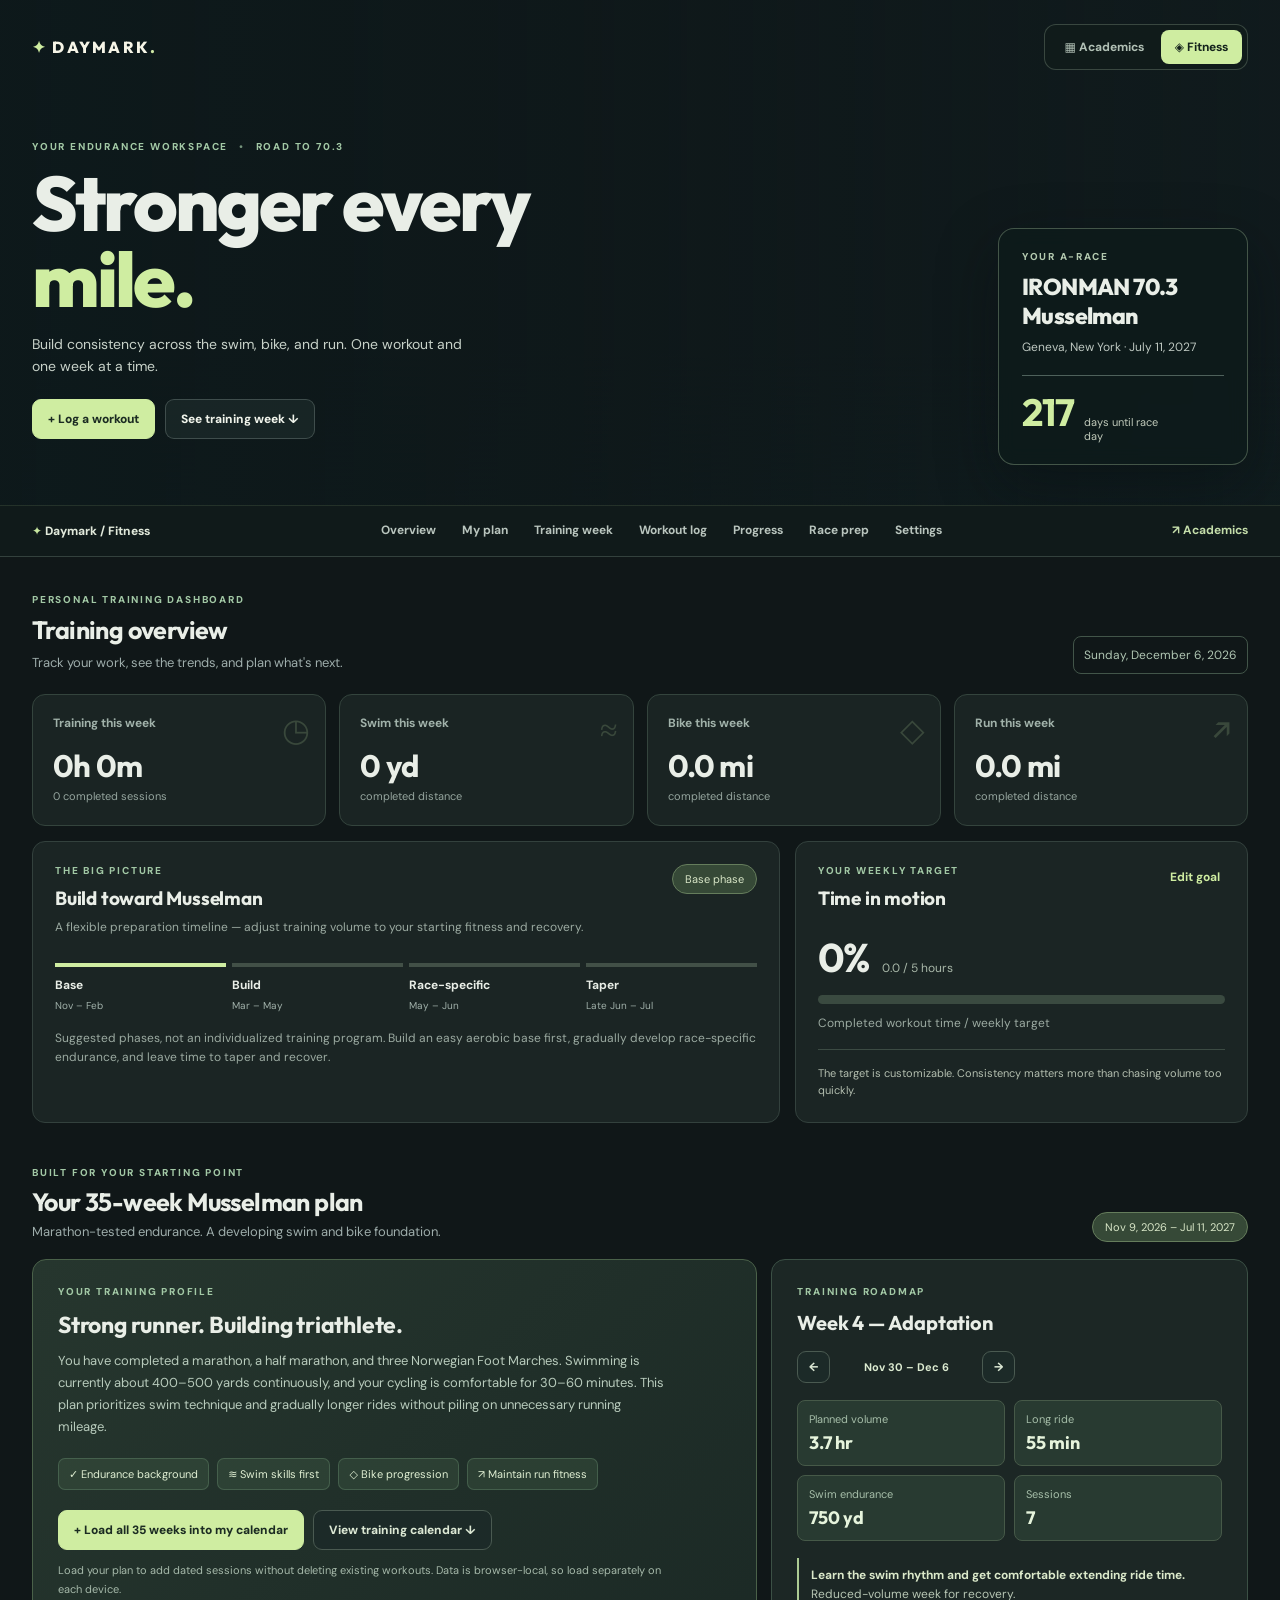
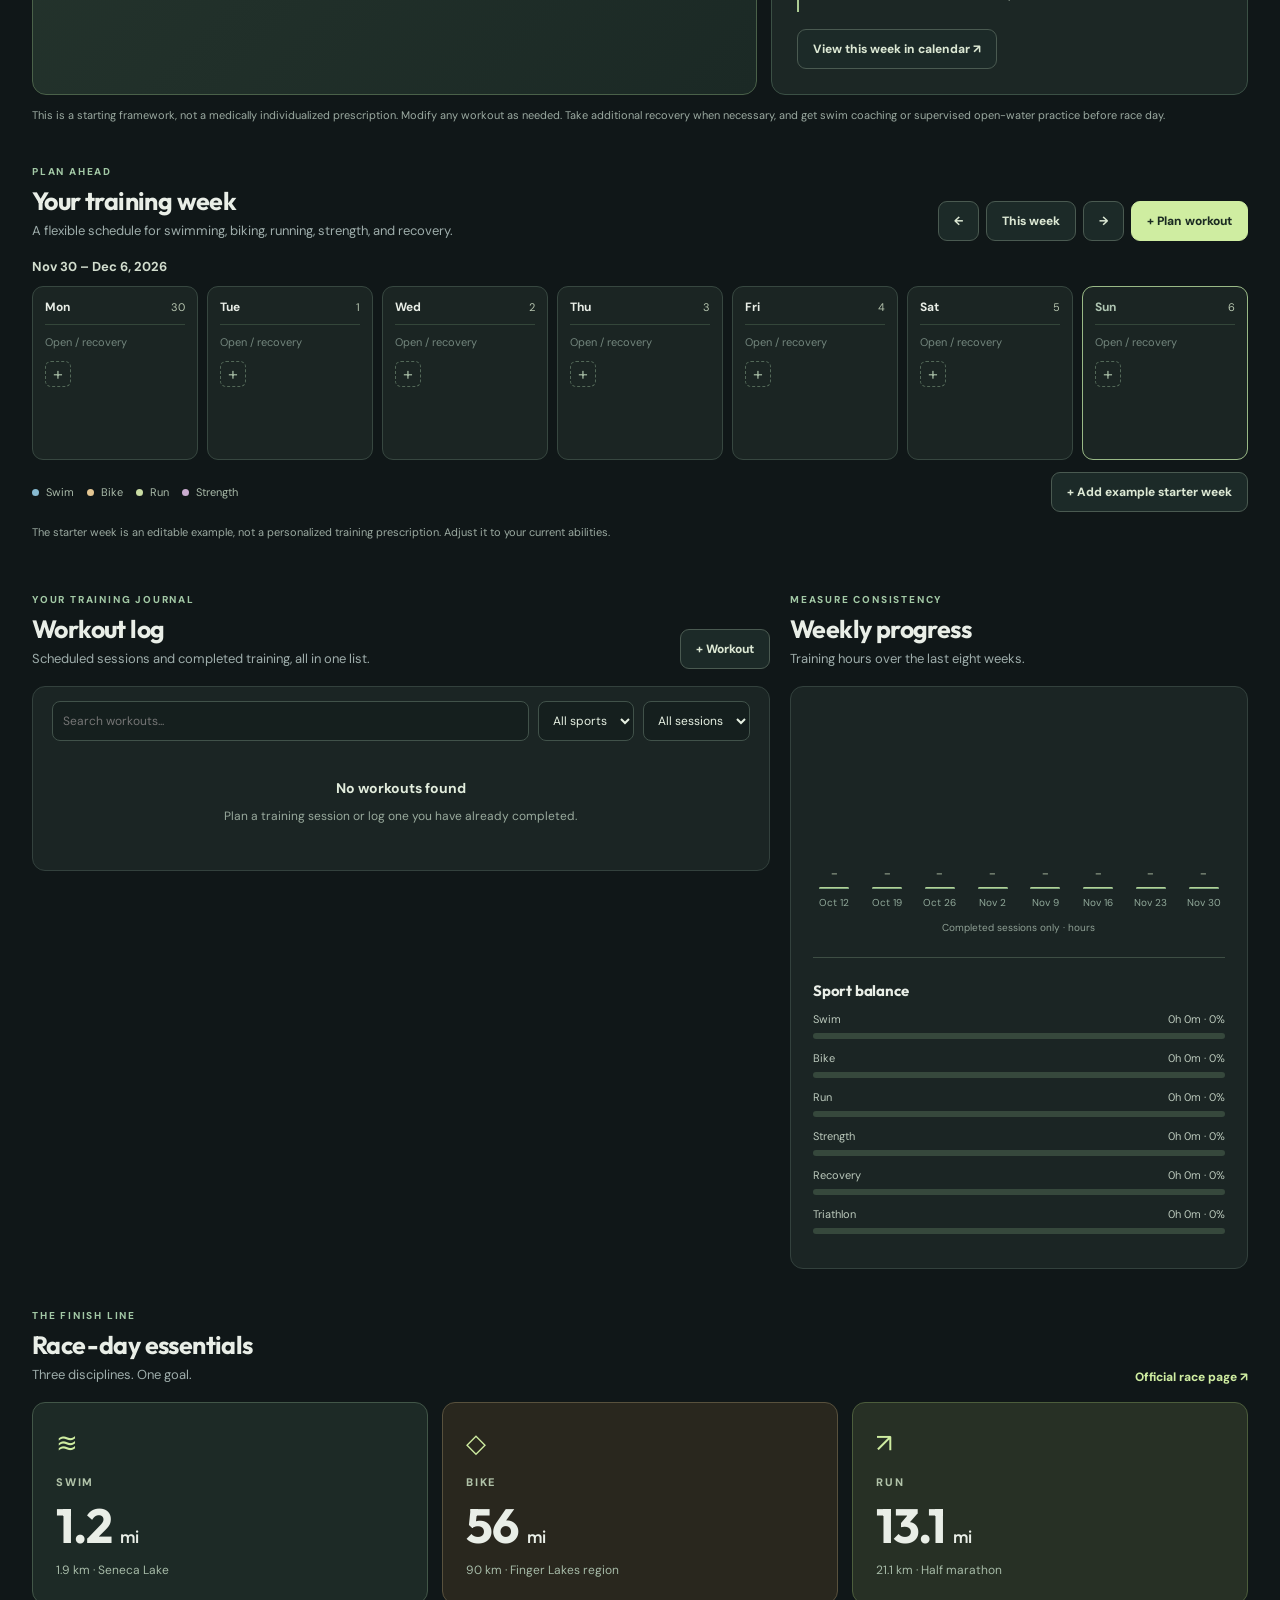
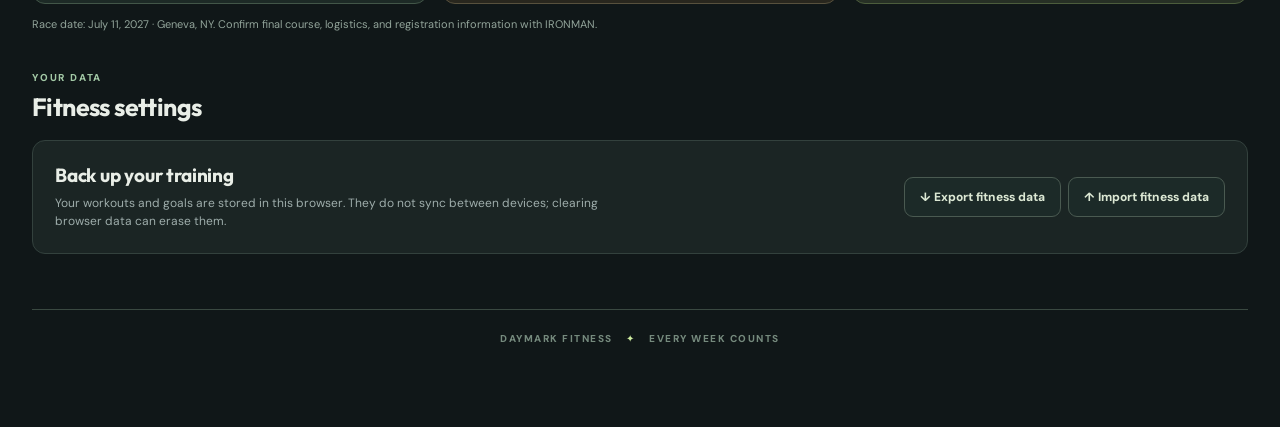
==== commit 0912b112: "Publish customized Musselman plan with refreshed scripts and race log filter" ====
--- a/fitness.html
+++ b/fitness.html
@@ -1,5 +1,5 @@
 <!doctype html>
-<html lang="en"><head><meta charset="utf-8"><meta name="viewport" content="width=device-width,initial-scale=1"><meta name="theme-color" content="#101a1b"><meta name="description" content="Train toward IRONMAN 70.3 Musselman 2027. Log swim, bike, run and strength workouts, plan your week and follow your progress."><title>Daymark Fitness — Musselman 70.3</title><link rel="stylesheet" href="./fitness.css?v=2"></head>
+<html lang="en"><head><meta charset="utf-8"><meta name="viewport" content="width=device-width,initial-scale=1"><meta name="theme-color" content="#101a1b"><meta name="description" content="Train toward IRONMAN 70.3 Musselman 2027. Log swim, bike, run and strength workouts, plan your week and follow your progress."><title>Daymark Fitness — Musselman 70.3</title><link rel="stylesheet" href="./fitness.css?v=3"></head>
 <body>
 <header class="hero" id="top">
  <div class="hero-top"><div class="logo"><span class="logo-mark">✦</span> DAYMARK<span class="logo-dot">.</span></div><div class="workspace-tabs" aria-label="Choose workspace"><a href="./index.html">▦ Academics</a><a href="./fitness.html" class="selected" aria-current="page">◈ Fitness</a></div></div>
@@ -36,10 +36,10 @@
 </section>
 <section class="section" id="schedule"><div class="section-bar"><div><span class="kicker">PLAN AHEAD</span><h2>Your training week</h2><p>A flexible schedule for swimming, biking, running, strength, and recovery.</p></div><div class="section-buttons"><button class="outline" data-action="week-prev" aria-label="Previous training week">←</button><button class="outline" data-action="week-today">This week</button><button class="outline" data-action="week-next" aria-label="Next training week">→</button><button class="primary" data-add="workout">+ Plan workout</button></div></div><div class="week-label" id="weekLabel"></div><div id="trainingWeek" class="training-week"></div><div class="weekly-footer"><div class="legend"><span><i class="swim-dot"></i> Swim</span><span><i class="bike-dot"></i> Bike</span><span><i class="run-dot"></i> Run</span><span><i class="strength-dot"></i> Strength</span></div><button class="outline" data-action="starter">+ Add example starter week</button></div><p class="quiet-note">The starter week is an editable example, not a personalized training prescription. Adjust it to your current abilities.</p></section>
  <div class="lower-grid">
- <section class="section" id="workouts"><div class="section-bar"><div><span class="kicker">YOUR TRAINING JOURNAL</span><h2>Workout log</h2><p>Scheduled sessions and completed training, all in one list.</p></div><button class="outline" data-add="workout">+ Workout</button></div><div class="panel log-panel"><div class="filters"><input id="workoutSearch" type="search" placeholder="Search workouts..." aria-label="Search workouts"><select id="sportFilter" aria-label="Filter workouts by sport"><option value="">All sports</option><option>Swim</option><option>Bike</option><option>Run</option><option>Strength</option><option>Recovery</option></select><select id="statusFilter" aria-label="Filter workouts by status"><option value="all">All sessions</option><option value="planned">Planned</option><option value="done">Completed</option></select></div><div id="workoutList"></div></div></section>
+ <section class="section" id="workouts"><div class="section-bar"><div><span class="kicker">YOUR TRAINING JOURNAL</span><h2>Workout log</h2><p>Scheduled sessions and completed training, all in one list.</p></div><button class="outline" data-add="workout">+ Workout</button></div><div class="panel log-panel"><div class="filters"><input id="workoutSearch" type="search" placeholder="Search workouts..." aria-label="Search workouts"><select id="sportFilter" aria-label="Filter workouts by sport"><option value="">All sports</option><option>Swim</option><option>Bike</option><option>Run</option><option>Strength</option><option>Recovery</option><option>Triathlon</option></select><select id="statusFilter" aria-label="Filter workouts by status"><option value="all">All sessions</option><option value="planned">Planned</option><option value="done">Completed</option></select></div><div id="workoutList"></div></div></section>
  <section class="section" id="progress"><div class="section-bar"><div><span class="kicker">MEASURE CONSISTENCY</span><h2>Weekly progress</h2><p>Training hours over the last eight weeks.</p></div></div><div class="panel progress-panel"><div id="hourChart" class="hour-chart" aria-label="Training hours in recent weeks"></div><div class="chart-foot">Completed sessions only · hours</div><div class="summary-divider"></div><h3>Sport balance</h3><div id="sportBreakdown"></div></div></section></div>
  <section class="section" id="race"><div class="section-bar"><div><span class="kicker">THE FINISH LINE</span><h2>Race-day essentials</h2><p>Three disciplines. One goal.</p></div><a class="text-link" target="_blank" rel="noopener noreferrer" href="https://in.usa.ironman.com/2027-ironman-703-musselman">Official race page ↗</a></div><div class="race-grid"><article class="race-tile"><div class="race-icon">≋</div><span>SWIM</span><strong>1.2 <small>mi</small></strong><p>1.9 km · Seneca Lake</p></article><article class="race-tile"><div class="race-icon">◇</div><span>BIKE</span><strong>56 <small>mi</small></strong><p>90 km · Finger Lakes region</p></article><article class="race-tile"><div class="race-icon">↗</div><span>RUN</span><strong>13.1 <small>mi</small></strong><p>21.1 km · Half marathon</p></article></div><div class="race-footnote">Race date: July 11, 2027 · Geneva, NY. Confirm final course, logistics, and registration information with IRONMAN.</div></section>
  <section class="section settings" id="fitness-settings"><div class="section-bar"><div><span class="kicker">YOUR DATA</span><h2>Fitness settings</h2></div></div><div class="panel settings-panel"><div><h3>Back up your training</h3><p>Your workouts and goals are stored in this browser. They do not sync between devices; clearing browser data can erase them.</p></div><div class="section-buttons"><button class="outline" data-action="export">↓ Export fitness data</button><button class="outline" data-action="import">↑ Import fitness data</button></div><input id="importFitness" class="hidden" type="file" accept="application/json"></div></section>
  <footer>DAYMARK FITNESS <span>✦</span> EVERY WEEK COUNTS</footer>
-</main><div id="modalRoot"></div><div id="toastRoot" aria-live="polite"></div><script src="./fitness.js?v=3" defer></script><script src="./training-plan.js?v=1" defer></script>
+</main><div id="modalRoot"></div><div id="toastRoot" aria-live="polite"></div><script src="./fitness.js?v=4" defer></script><script src="./training-plan.js?v=2" defer></script>
 </body></html>
--- a/fitness.css
+++ b/fitness.css
@@ -1 +1,3 @@
-@import url('https://fonts.googleapis.com/css2?family=DM+Sans:wght@400;500;600;700;800&family=Outfit:wght@400;500;600;700;800&display=swap');:root{font-family:"DM Sans",system-ui,sans-serif;background:#101718;color:#e9eee7;--bg:#101718;--panel:#1b2524;--panel2:#202b29;--border:#33413d;--muted:#9eadab;--lime:#cfeda1;--swim:#87bad1;--bike:#e4c692;--run:#c9dca3;--strength:#caaccf}*{box-sizing:border-box}html{scroll-behavior:smooth;scroll-padding-top:90px}body{margin:0;min-height:100vh}button,input,select,textarea{font:inherit}button{cursor:pointer}button:focus-visible,a:focus-visible,input:focus-visible,select:focus-visible,textarea:focus-visible{outline:2px solid var(--lime);outline-offset:3px}a{text-decoration:none;color:inherit}button{color:inherit}h1,h2,h3,h4,p{margin-top:0}h1,h2,h3{font-family:Outfit,"DM Sans",sans-serif}h2{font-size:25px;letter-spacing:-.6px;margin-bottom:7px}h3{font-size:19px;letter-spacing:-.2px;margin-bottom:5px}p{line-height:1.55}.hero{background:linear-gradient(90deg,#0d191bf2 0%,#0e181acb 44%,#10212654 100%),linear-gradient(0deg,#0f191a 0%,transparent 30%),url('https://images.unsplash.com/photo-1500530855697-b586d89ba3ee?w=1800&q=85&auto=format&fit=crop') center 56%/cover;min-height:425px;position:relative;border-bottom:1px solid #54644a54}.hero-top{max-width:1320px;margin:auto;padding:24px 32px;display:flex;align-items:center;justify-content:space-between;gap:15px;position:relative;z-index:1}.logo{font-family:Outfit,sans-serif;letter-spacing:.14em;font-size:16px;font-weight:800;color:#f6f5e7}.logo-mark{color:var(--lime)}.logo-dot{color:#cde6a4}.workspace-tabs{background:#111c1bca;border:1px solid #92a89250;border-radius:12px;padding:5px;display:flex;gap:3px}.workspace-tabs a{font-size:12px;font-weight:750;color:#b1c0b5;padding:9px 14px;border-radius:8px;white-space:nowrap}.workspace-tabs a:hover{color:white}.workspace-tabs .selected{color:#14221c;background:var(--lime)}.hero-content{max-width:1320px;padding:46px 32px 66px;margin:auto;position:relative;z-index:1}.eyebrow,.kicker{font-weight:800;letter-spacing:.18em;font-size:10px;color:#a2c8a5}.eyebrow .dot{padding:0 7px;opacity:.7}.hero h1{font-size:clamp(47px,6vw,82px);font-weight:800;letter-spacing:-3px;line-height:.99;margin:12px 0 17px}.hero h1 em{color:var(--lime);font-style:normal}.hero-content p{font-size:14px;color:#c8d2c9;max-width:430px;margin-bottom:22px}.hero-actions{display:flex;gap:10px;flex-wrap:wrap}.primary,.quiet,.outline{border-radius:9px;padding:11px 15px;font-size:12px;font-weight:800;transition:.17s}.primary{border:1px solid var(--lime);background:var(--lime);color:#1b2b22}.primary:hover{background:#e4f9c0}.quiet{border:1px solid #8c9b9657;background:#1d2b2bb2;color:#f0f4eb}.quiet:hover{background:#31413d}.outline{background:#1c2a28;border:1px solid #4a5a51;color:#dce8d4}.outline:hover{border-color:var(--lime);background:#293c34}.hero-event{position:absolute;right:max(32px,calc((100vw - 1320px)/2 + 32px));bottom:40px;width:250px;background:#0d1b1bdc;border:1px solid #a5bc985c;padding:21px 23px;border-radius:16px;backdrop-filter:blur(9px);box-shadow:0 20px 60px #080e106b}.event-type{color:#b3c9af;font-weight:800;letter-spacing:.17em;font-size:10px}.event-name{font-family:Outfit,sans-serif;font-size:23px;font-weight:800;letter-spacing:-.6px;margin:9px 0}.event-details{font-size:12px;color:#bdc7c0}.countdown{display:flex;align-items:baseline;gap:10px;margin-top:20px;border-top:1px solid #4e615b;padding-top:12px}.countdown strong{font-family:Outfit;font-size:38px;letter-spacing:-1px;color:var(--lime)}.countdown span{font-size:11px;color:#c1cabb;max-width:85px}.subnav{position:sticky;top:0;z-index:10;background:#111b1bf2;backdrop-filter:blur(16px);border-bottom:1px solid var(--border)}.subnav-inner{display:flex;align-items:center;gap:26px;max-width:1320px;margin:auto;padding:0 32px;overflow-x:auto;scrollbar-width:none}.subnav-inner::-webkit-scrollbar{display:none}.subnav a{white-space:nowrap;padding:16px 0;color:#b9c5be;font-weight:700;font-size:12px;border-bottom:2px solid transparent}.subnav a:hover{border-color:var(--lime);color:#f4f7ed}.small-logo{font-size:12px;color:#c7e6a0;font-weight:800;white-space:nowrap;margin-right:auto}.small-logo span{color:#e1e9db}.subnav .back-link{color:#c4ddaa;margin-left:auto}.main{max-width:1320px;margin:auto;padding:36px 32px 60px}.intro-row{display:flex;align-items:end;justify-content:space-between;gap:12px;margin-bottom:20px}.intro-row .kicker{margin-bottom:8px}.intro-row p,.section-bar p{font-size:13px;color:var(--muted);margin:4px 0 0}.today{font-size:12px;color:#afc5b2;border:1px solid #425549;border-radius:8px;padding:10px;white-space:nowrap}.metrics{display:grid;grid-template-columns:repeat(4,minmax(0,1fr));gap:13px}.metric{background:#1a2423;border:1px solid #34443d;border-radius:13px;min-height:132px;padding:20px;position:relative;overflow:hidden;display:flex;flex-direction:column;justify-content:space-between}.metric>span{font-size:12px;color:#a1b2aa;font-weight:700}.metric b{display:block;font-family:Outfit;font-size:31px;letter-spacing:-.8px;line-height:1.1}.metric small{color:#95a59e;font-size:11px}.metric-decoration{position:absolute;font-family:Outfit;right:15px;top:14px;font-size:32px;color:#aac99138}.upper-grid{display:grid;grid-template-columns:minmax(0,1.65fr) minmax(300px,1fr);gap:15px;margin:15px 0 43px}.panel{border:1px solid var(--border);background:var(--panel);border-radius:13px;padding:22px;min-width:0}.section-title{display:flex;align-items:start;justify-content:space-between;gap:10px}.section-title .kicker{display:block;margin-bottom:9px}.section-title h3{margin-bottom:8px}.small-muted,.quiet-note{font-size:12px;color:#9baaa1;line-height:1.6}.stage-pill{font-size:11px;color:#d8e6c7;border:1px solid #657d5c;background:#364937;border-radius:100px;padding:7px 12px;white-space:nowrap}.phases{display:grid;grid-template-columns:repeat(4,1fr);gap:6px;margin:26px 0 15px}.phase{border-top:4px solid #425047;padding-top:10px}.phase.active{border-color:var(--lime)}.phase.past{border-color:#7eaa86}.phase strong{display:block;font-size:12px}.phase span{font-size:10px;color:#a1b1aa}.phase-note{margin:0}.text-button{border:0;background:none;color:var(--lime);font-weight:700;font-size:12px;padding:5px}.goal-main{display:flex;align-items:baseline;gap:13px;margin:14px 0 13px}.goal-main strong{font-family:Outfit;font-size:40px;letter-spacing:-1.3px}.goal-main span{font-size:12px;color:#a9b8a9}.progress-track{background:#3a4a40;border-radius:100px;height:9px;overflow:hidden;margin-bottom:10px}.progress-track div{width:0;height:100%;background:var(--lime);border-radius:100px}.goal-help{font-size:11px;line-height:1.6;margin-top:16px;padding-top:15px;color:#b3beaf;border-top:1px solid #3c4b43}.section{margin-top:40px;scroll-margin-top:92px}.section-bar{display:flex;align-items:end;justify-content:space-between;gap:18px;flex-wrap:wrap;margin-bottom:17px}.section-bar .kicker{display:block;margin-bottom:7px}.section-bar h2{margin:0}.section-buttons{display:flex;gap:7px;align-items:center;flex-wrap:wrap}.week-label{font-weight:700;font-size:13px;margin:16px 0 11px;color:#d2ddce}.training-week{display:grid;grid-template-columns:repeat(7,minmax(0,1fr));gap:9px}.training-day{min-height:174px;background:#1b2523;border:1px solid #374740;border-radius:11px;padding:12px;min-width:0}.training-day.today{border-color:#99b986}.day-top{display:flex;align-items:center;justify-content:space-between;gap:6px;padding-bottom:9px;border-bottom:1px solid #34463a;margin-bottom:9px}.day-top b{font-size:12px}.day-top span{font-size:11px;color:#b5c4ae}.session-card{border-left:3px solid var(--swim);background:#27322f;border-radius:5px;padding:8px 8px;margin-bottom:8px;display:block;width:100%;text-align:left;font-size:11px}.session-card:hover{background:#32413b}.session-card.bike{border-color:var(--bike)}.session-card.run{border-color:var(--run)}.session-card.strength{border-color:var(--strength)}.session-card.recovery{border-color:#98a8a4}.session-card .session-title{font-weight:700;display:block;overflow-wrap:anywhere}.session-card small{font-size:10px;color:#b1bfb4;margin-top:5px;display:block}.session-card.completed .session-title{text-decoration:line-through;opacity:.6}.day-add{display:inline-flex;align-items:center;justify-content:center;border:1px dashed #536858;border-radius:6px;background:transparent;color:#9eb39d;font-size:18px;width:26px;height:26px}.day-add:hover{color:#e8f7d0;border-color:#c5e5a7}.rest-day{font-size:11px;color:#73867d;margin-bottom:10px}.weekly-footer{display:flex;justify-content:space-between;align-items:center;gap:14px;margin-top:12px;flex-wrap:wrap}.legend{display:flex;gap:13px;flex-wrap:wrap}.legend span{font-size:11px;color:#a8b9a8}.legend i{display:inline-block;border-radius:50%;width:7px;height:7px;background:var(--swim);margin-right:4px}.legend .bike-dot{background:var(--bike)}.legend .run-dot{background:var(--run)}.legend .strength-dot{background:var(--strength)}.quiet-note{font-size:11px;margin-top:12px}.lower-grid{display:grid;grid-template-columns:minmax(0,1.45fr) minmax(280px,.9fr);gap:20px;align-items:start}.lower-grid .section{min-width:0}.filters{display:flex;gap:9px;margin-bottom:6px}.filters input,.filters select{font-size:12px;color:#e6f0e2;background:#151f1e;border:1px solid #41524a;border-radius:8px;padding:10px;min-width:0}.filters input{flex:1;width:35%}.filters select{max-width:135px}.log-panel{padding:14px 19px}.workout-row{display:flex;align-items:center;gap:12px;border-bottom:1px solid #34443f;padding:13px 2px}.workout-row:last-child{border-bottom:0}.workout-check{accent-color:#bbdc9c;width:18px;height:18px;flex-shrink:0}.workout-symbol{width:33px;height:33px;border-radius:9px;display:grid;place-items:center;background:#314951;color:var(--swim);font-weight:800;flex-shrink:0}.workout-symbol.bike{background:#483e30;color:var(--bike)}.workout-symbol.run{background:#354833;color:var(--run)}.workout-symbol.strength{background:#47354d;color:var(--strength)}.workout-symbol.recovery{background:#343c3a;color:#b8c5bc}.workout-details{flex:1;min-width:0}.workout-details strong{font-size:12px;display:block;overflow-wrap:anywhere}.workout-details small{font-size:11px;color:#9ba99f;display:block;margin-top:4px}.workout-details.done strong{text-decoration:line-through;color:#91a49a}.tag{font-size:10px;color:#a7bba8;border:1px solid #506352;border-radius:20px;padding:5px 8px;white-space:nowrap}.tag.done{color:var(--lime);border-color:#799970}.icon-btn{border:0;background:transparent;color:#a9bab0;padding:7px;border-radius:6px;font-size:16px}.icon-btn:hover{background:#324139;color:white}.empty{text-align:center;font-size:12px;color:#99aa9d;padding:30px 15px;line-height:1.7}.empty b{display:block;color:#e2eddd;font-size:14px;margin-bottom:5px}.progress-panel h3{font-size:15px}.hour-chart{height:200px;display:grid;grid-template-columns:repeat(8,minmax(0,1fr));align-items:end;gap:10px;padding-top:20px}.chart-column{height:100%;display:flex;flex-direction:column;align-items:center;justify-content:flex-end;gap:7px;min-width:0}.chart-column .chart-bar{width:70%;max-width:37px;min-height:2px;border-radius:5px 5px 2px 2px;background:linear-gradient(#cce9a1,#668f74)}.chart-column .chart-value{font-size:10px;color:#d3e4c4}.chart-column .chart-label{font-size:10px;color:#91a99a;white-space:nowrap}.chart-foot{text-align:center;color:#8fa095;font-size:10px;margin:12px 0 5px}.summary-divider{border-top:1px solid #3e4e44;margin:23px 0}.sport-balance{margin:12px 0}.sport-balance .balance-top{display:flex;justify-content:space-between;color:#bbc9bc;font-size:11px;margin-bottom:7px}.sport-balance .balance-bar{height:6px;background:#36483c;border-radius:20px;overflow:hidden}.sport-balance .balance-bar i{display:block;height:100%;border-radius:20px}.race-grid{display:grid;grid-template-columns:repeat(3,minmax(0,1fr));gap:14px}.race-tile{background:#1d2a26;border:1px solid #425648;border-radius:13px;padding:23px;position:relative;overflow:hidden}.race-tile:nth-child(2){background:#29271e;border-color:#58513d}.race-tile:nth-child(3){background:#273025;border-color:#4c5d3c}.race-icon{font-size:26px;color:var(--lime);margin-bottom:15px}.race-tile>span{font-size:11px;letter-spacing:.16em;color:#b1c3a9;font-weight:800;display:block}.race-tile strong{font-family:Outfit,sans-serif;display:block;font-size:48px;letter-spacing:-1px;margin:6px 0}.race-tile strong small{font-size:18px;font-weight:500}.race-tile p{font-size:12px;color:#a6baa7;margin:0}.text-link{font-size:12px;color:var(--lime);font-weight:800}.race-footnote{font-size:11px;color:#92a49a;margin-top:13px}.settings-panel{display:flex;justify-content:space-between;gap:20px;align-items:center}.settings-panel h3{margin-bottom:7px}.settings-panel p{color:var(--muted);font-size:12px;max-width:550px;margin-bottom:0}.hidden{display:none!important}footer{border-top:1px solid #3a4941;margin-top:55px;padding:22px 0;text-align:center;color:#758a7d;letter-spacing:.15em;font-size:10px;font-weight:800}footer span{color:var(--lime);padding:0 10px}.modal-backdrop{inset:0;position:fixed;z-index:50;display:grid;place-items:center;background:#08100fe6;padding:18px}.modal{width:min(520px,100%);max-height:90vh;overflow-y:auto;background:#21302b;border:1px solid #677968;border-radius:15px;padding:24px;box-shadow:0 25px 90px #000a}.modal-top{display:flex;justify-content:space-between;align-items:center;margin-bottom:21px}.modal-top h2{font-size:21px;margin:0}.form{display:grid;gap:13px}.form label{font-size:12px;color:#cad8c5;font-weight:700;display:grid;gap:6px}.form input,.form select,.form textarea{background:#14201e;border:1px solid #506456;border-radius:8px;padding:10px 12px;color:#eaf4e7;width:100%;min-width:0}.form textarea{min-height:94px;resize:vertical}.form-row{display:grid;grid-template-columns:1fr 1fr;gap:11px}.form-actions{display:flex;align-items:center;justify-content:space-between;gap:12px;margin-top:13px}.form-actions .right-buttons{display:flex;gap:9px}.form-actions .delete{color:#e7b3ad;border-color:#795753}.toast{position:fixed;bottom:23px;right:23px;z-index:70;background:#3c6043;border:1px solid #a8d59a;border-radius:9px;color:#e6f6da;padding:12px 17px;font-size:12px;box-shadow:0 10px 50px #0008}@media(min-width:1400px){.hero{min-height:460px}}@media(max-width:1000px){.hero-event{right:25px;bottom:30px}.hero-content{padding-bottom:70px}.metrics{grid-template-columns:repeat(2,minmax(0,1fr))}.upper-grid{grid-template-columns:1fr}.training-week{grid-template-columns:repeat(7,minmax(130px,1fr));overflow-x:auto}.lower-grid{grid-template-columns:1fr}.hour-chart{height:165px}}@media(max-width:700px){.hero{min-height:0}.hero-top{padding:18px 18px}.hero-content{padding:35px 18px 30px}.hero h1{font-size:51px}.hero-event{position:relative;bottom:auto;right:auto;margin:0 18px 22px;width:auto;max-width:410px}.hero-event .countdown{margin-top:10px}.subnav-inner{padding:0 16px;gap:20px}.small-logo{display:none}.main{padding:25px 15px 55px}.intro-row{align-items:start}.today{display:none}.metrics{gap:8px}.metric{min-height:112px;padding:14px}.metric b{font-size:27px}.section{margin-top:34px}.section-bar h2{font-size:22px}.race-grid{gap:8px}.race-tile{padding:13px}.race-tile strong{font-size:34px}.race-tile strong small{font-size:13px}.race-tile p{font-size:10px}.filters{flex-wrap:wrap}.filters input{width:100%;flex-basis:100%}.filters select{max-width:none;flex:1}.settings-panel{display:block}.settings-panel .section-buttons{margin-top:16px}}@media(max-width:470px){.hero h1{font-size:45px}.workspace-tabs a{font-size:11px;padding:9px}.metrics .metric b{font-size:24px}.phases{grid-template-columns:repeat(2,1fr);gap:13px}.section-buttons .primary{width:100%}.race-tile strong{font-size:30px}.race-tile{padding:11px}.form-row{grid-template-columns:1fr}.goal-main strong{font-size:35px}.tag{display:none}}+@import url('https://fonts.googleapis.com/css2?family=DM+Sans:wght@400;500;600;700;800&family=Outfit:wght@400;500;600;700;800&display=swap');:root{font-family:"DM Sans",system-ui,sans-serif;background:#101718;color:#e9eee7;--bg:#101718;--panel:#1b2524;--panel2:#202b29;--border:#33413d;--muted:#9eadab;--lime:#cfeda1;--swim:#87bad1;--bike:#e4c692;--run:#c9dca3;--strength:#caaccf}*{box-sizing:border-box}html{scroll-behavior:smooth;scroll-padding-top:90px}body{margin:0;min-height:100vh}button,input,select,textarea{font:inherit}button{cursor:pointer}button:focus-visible,a:focus-visible,input:focus-visible,select:focus-visible,textarea:focus-visible{outline:2px solid var(--lime);outline-offset:3px}a{text-decoration:none;color:inherit}button{color:inherit}h1,h2,h3,h4,p{margin-top:0}h1,h2,h3{font-family:Outfit,"DM Sans",sans-serif}h2{font-size:25px;letter-spacing:-.6px;margin-bottom:7px}h3{font-size:19px;letter-spacing:-.2px;margin-bottom:5px}p{line-height:1.55}.hero{background:linear-gradient(90deg,#0d191bf2 0%,#0e181acb 44%,#10212654 100%),linear-gradient(0deg,#0f191a 0%,transparent 30%),url('https://images.unsplash.com/photo-1500530855697-b586d89ba3ee?w=1800&q=85&auto=format&fit=crop') center 56%/cover;min-height:425px;position:relative;border-bottom:1px solid #54644a54}.hero-top{max-width:1320px;margin:auto;padding:24px 32px;display:flex;align-items:center;justify-content:space-between;gap:15px;position:relative;z-index:1}.logo{font-family:Outfit,sans-serif;letter-spacing:.14em;font-size:16px;font-weight:800;color:#f6f5e7}.logo-mark{color:var(--lime)}.logo-dot{color:#cde6a4}.workspace-tabs{background:#111c1bca;border:1px solid #92a89250;border-radius:12px;padding:5px;display:flex;gap:3px}.workspace-tabs a{font-size:12px;font-weight:750;color:#b1c0b5;padding:9px 14px;border-radius:8px;white-space:nowrap}.workspace-tabs a:hover{color:white}.workspace-tabs .selected{color:#14221c;background:var(--lime)}.hero-content{max-width:1320px;padding:46px 32px 66px;margin:auto;position:relative;z-index:1}.eyebrow,.kicker{font-weight:800;letter-spacing:.18em;font-size:10px;color:#a2c8a5}.eyebrow .dot{padding:0 7px;opacity:.7}.hero h1{font-size:clamp(47px,6vw,82px);font-weight:800;letter-spacing:-3px;line-height:.99;margin:12px 0 17px}.hero h1 em{color:var(--lime);font-style:normal}.hero-content p{font-size:14px;color:#c8d2c9;max-width:430px;margin-bottom:22px}.hero-actions{display:flex;gap:10px;flex-wrap:wrap}.primary,.quiet,.outline{border-radius:9px;padding:11px 15px;font-size:12px;font-weight:800;transition:.17s}.primary{border:1px solid var(--lime);background:var(--lime);color:#1b2b22}.primary:hover{background:#e4f9c0}.quiet{border:1px solid #8c9b9657;background:#1d2b2bb2;color:#f0f4eb}.quiet:hover{background:#31413d}.outline{background:#1c2a28;border:1px solid #4a5a51;color:#dce8d4}.outline:hover{border-color:var(--lime);background:#293c34}.hero-event{position:absolute;right:max(32px,calc((100vw - 1320px)/2 + 32px));bottom:40px;width:250px;background:#0d1b1bdc;border:1px solid #a5bc985c;padding:21px 23px;border-radius:16px;backdrop-filter:blur(9px);box-shadow:0 20px 60px #080e106b}.event-type{color:#b3c9af;font-weight:800;letter-spacing:.17em;font-size:10px}.event-name{font-family:Outfit,sans-serif;font-size:23px;font-weight:800;letter-spacing:-.6px;margin:9px 0}.event-details{font-size:12px;color:#bdc7c0}.countdown{display:flex;align-items:baseline;gap:10px;margin-top:20px;border-top:1px solid #4e615b;padding-top:12px}.countdown strong{font-family:Outfit;font-size:38px;letter-spacing:-1px;color:var(--lime)}.countdown span{font-size:11px;color:#c1cabb;max-width:85px}.subnav{position:sticky;top:0;z-index:10;background:#111b1bf2;backdrop-filter:blur(16px);border-bottom:1px solid var(--border)}.subnav-inner{display:flex;align-items:center;gap:26px;max-width:1320px;margin:auto;padding:0 32px;overflow-x:auto;scrollbar-width:none}.subnav-inner::-webkit-scrollbar{display:none}.subnav a{white-space:nowrap;padding:16px 0;color:#b9c5be;font-weight:700;font-size:12px;border-bottom:2px solid transparent}.subnav a:hover{border-color:var(--lime);color:#f4f7ed}.small-logo{font-size:12px;color:#c7e6a0;font-weight:800;white-space:nowrap;margin-right:auto}.small-logo span{color:#e1e9db}.subnav .back-link{color:#c4ddaa;margin-left:auto}.main{max-width:1320px;margin:auto;padding:36px 32px 60px}.intro-row{display:flex;align-items:end;justify-content:space-between;gap:12px;margin-bottom:20px}.intro-row .kicker{margin-bottom:8px}.intro-row p,.section-bar p{font-size:13px;color:var(--muted);margin:4px 0 0}.today{font-size:12px;color:#afc5b2;border:1px solid #425549;border-radius:8px;padding:10px;white-space:nowrap}.metrics{display:grid;grid-template-columns:repeat(4,minmax(0,1fr));gap:13px}.metric{background:#1a2423;border:1px solid #34443d;border-radius:13px;min-height:132px;padding:20px;position:relative;overflow:hidden;display:flex;flex-direction:column;justify-content:space-between}.metric>span{font-size:12px;color:#a1b2aa;font-weight:700}.metric b{display:block;font-family:Outfit;font-size:31px;letter-spacing:-.8px;line-height:1.1}.metric small{color:#95a59e;font-size:11px}.metric-decoration{position:absolute;font-family:Outfit;right:15px;top:14px;font-size:32px;color:#aac99138}.upper-grid{display:grid;grid-template-columns:minmax(0,1.65fr) minmax(300px,1fr);gap:15px;margin:15px 0 43px}.panel{border:1px solid var(--border);background:var(--panel);border-radius:13px;padding:22px;min-width:0}.section-title{display:flex;align-items:start;justify-content:space-between;gap:10px}.section-title .kicker{display:block;margin-bottom:9px}.section-title h3{margin-bottom:8px}.small-muted,.quiet-note{font-size:12px;color:#9baaa1;line-height:1.6}.stage-pill{font-size:11px;color:#d8e6c7;border:1px solid #657d5c;background:#364937;border-radius:100px;padding:7px 12px;white-space:nowrap}.phases{display:grid;grid-template-columns:repeat(4,1fr);gap:6px;margin:26px 0 15px}.phase{border-top:4px solid #425047;padding-top:10px}.phase.active{border-color:var(--lime)}.phase.past{border-color:#7eaa86}.phase strong{display:block;font-size:12px}.phase span{font-size:10px;color:#a1b1aa}.phase-note{margin:0}.text-button{border:0;background:none;color:var(--lime);font-weight:700;font-size:12px;padding:5px}.goal-main{display:flex;align-items:baseline;gap:13px;margin:14px 0 13px}.goal-main strong{font-family:Outfit;font-size:40px;letter-spacing:-1.3px}.goal-main span{font-size:12px;color:#a9b8a9}.progress-track{background:#3a4a40;border-radius:100px;height:9px;overflow:hidden;margin-bottom:10px}.progress-track div{width:0;height:100%;background:var(--lime);border-radius:100px}.goal-help{font-size:11px;line-height:1.6;margin-top:16px;padding-top:15px;color:#b3beaf;border-top:1px solid #3c4b43}.section{margin-top:40px;scroll-margin-top:92px}.section-bar{display:flex;align-items:end;justify-content:space-between;gap:18px;flex-wrap:wrap;margin-bottom:17px}.section-bar .kicker{display:block;margin-bottom:7px}.section-bar h2{margin:0}.section-buttons{display:flex;gap:7px;align-items:center;flex-wrap:wrap}.week-label{font-weight:700;font-size:13px;margin:16px 0 11px;color:#d2ddce}.training-week{display:grid;grid-template-columns:repeat(7,minmax(0,1fr));gap:9px}.training-day{min-height:174px;background:#1b2523;border:1px solid #374740;border-radius:11px;padding:12px;min-width:0}.training-day.today{border-color:#99b986}.day-top{display:flex;align-items:center;justify-content:space-between;gap:6px;padding-bottom:9px;border-bottom:1px solid #34463a;margin-bottom:9px}.day-top b{font-size:12px}.day-top span{font-size:11px;color:#b5c4ae}.session-card{border-left:3px solid var(--swim);background:#27322f;border-radius:5px;padding:8px 8px;margin-bottom:8px;display:block;width:100%;text-align:left;font-size:11px}.session-card:hover{background:#32413b}.session-card.bike{border-color:var(--bike)}.session-card.run{border-color:var(--run)}.session-card.strength{border-color:var(--strength)}.session-card.recovery{border-color:#98a8a4}.session-card .session-title{font-weight:700;display:block;overflow-wrap:anywhere}.session-card small{font-size:10px;color:#b1bfb4;margin-top:5px;display:block}.session-card.completed .session-title{text-decoration:line-through;opacity:.6}.day-add{display:inline-flex;align-items:center;justify-content:center;border:1px dashed #536858;border-radius:6px;background:transparent;color:#9eb39d;font-size:18px;width:26px;height:26px}.day-add:hover{color:#e8f7d0;border-color:#c5e5a7}.rest-day{font-size:11px;color:#73867d;margin-bottom:10px}.weekly-footer{display:flex;justify-content:space-between;align-items:center;gap:14px;margin-top:12px;flex-wrap:wrap}.legend{display:flex;gap:13px;flex-wrap:wrap}.legend span{font-size:11px;color:#a8b9a8}.legend i{display:inline-block;border-radius:50%;width:7px;height:7px;background:var(--swim);margin-right:4px}.legend .bike-dot{background:var(--bike)}.legend .run-dot{background:var(--run)}.legend .strength-dot{background:var(--strength)}.quiet-note{font-size:11px;margin-top:12px}.lower-grid{display:grid;grid-template-columns:minmax(0,1.45fr) minmax(280px,.9fr);gap:20px;align-items:start}.lower-grid .section{min-width:0}.filters{display:flex;gap:9px;margin-bottom:6px}.filters input,.filters select{font-size:12px;color:#e6f0e2;background:#151f1e;border:1px solid #41524a;border-radius:8px;padding:10px;min-width:0}.filters input{flex:1;width:35%}.filters select{max-width:135px}.log-panel{padding:14px 19px}.workout-row{display:flex;align-items:center;gap:12px;border-bottom:1px solid #34443f;padding:13px 2px}.workout-row:last-child{border-bottom:0}.workout-check{accent-color:#bbdc9c;width:18px;height:18px;flex-shrink:0}.workout-symbol{width:33px;height:33px;border-radius:9px;display:grid;place-items:center;background:#314951;color:var(--swim);font-weight:800;flex-shrink:0}.workout-symbol.bike{background:#483e30;color:var(--bike)}.workout-symbol.run{background:#354833;color:var(--run)}.workout-symbol.strength{background:#47354d;color:var(--strength)}.workout-symbol.recovery{background:#343c3a;color:#b8c5bc}.workout-details{flex:1;min-width:0}.workout-details strong{font-size:12px;display:block;overflow-wrap:anywhere}.workout-details small{font-size:11px;color:#9ba99f;display:block;margin-top:4px}.workout-details.done strong{text-decoration:line-through;color:#91a49a}.tag{font-size:10px;color:#a7bba8;border:1px solid #506352;border-radius:20px;padding:5px 8px;white-space:nowrap}.tag.done{color:var(--lime);border-color:#799970}.icon-btn{border:0;background:transparent;color:#a9bab0;padding:7px;border-radius:6px;font-size:16px}.icon-btn:hover{background:#324139;color:white}.empty{text-align:center;font-size:12px;color:#99aa9d;padding:30px 15px;line-height:1.7}.empty b{display:block;color:#e2eddd;font-size:14px;margin-bottom:5px}.progress-panel h3{font-size:15px}.hour-chart{height:200px;display:grid;grid-template-columns:repeat(8,minmax(0,1fr));align-items:end;gap:10px;padding-top:20px}.chart-column{height:100%;display:flex;flex-direction:column;align-items:center;justify-content:flex-end;gap:7px;min-width:0}.chart-column .chart-bar{width:70%;max-width:37px;min-height:2px;border-radius:5px 5px 2px 2px;background:linear-gradient(#cce9a1,#668f74)}.chart-column .chart-value{font-size:10px;color:#d3e4c4}.chart-column .chart-label{font-size:10px;color:#91a99a;white-space:nowrap}.chart-foot{text-align:center;color:#8fa095;font-size:10px;margin:12px 0 5px}.summary-divider{border-top:1px solid #3e4e44;margin:23px 0}.sport-balance{margin:12px 0}.sport-balance .balance-top{display:flex;justify-content:space-between;color:#bbc9bc;font-size:11px;margin-bottom:7px}.sport-balance .balance-bar{height:6px;background:#36483c;border-radius:20px;overflow:hidden}.sport-balance .balance-bar i{display:block;height:100%;border-radius:20px}.race-grid{display:grid;grid-template-columns:repeat(3,minmax(0,1fr));gap:14px}.race-tile{background:#1d2a26;border:1px solid #425648;border-radius:13px;padding:23px;position:relative;overflow:hidden}.race-tile:nth-child(2){background:#29271e;border-color:#58513d}.race-tile:nth-child(3){background:#273025;border-color:#4c5d3c}.race-icon{font-size:26px;color:var(--lime);margin-bottom:15px}.race-tile>span{font-size:11px;letter-spacing:.16em;color:#b1c3a9;font-weight:800;display:block}.race-tile strong{font-family:Outfit,sans-serif;display:block;font-size:48px;letter-spacing:-1px;margin:6px 0}.race-tile strong small{font-size:18px;font-weight:500}.race-tile p{font-size:12px;color:#a6baa7;margin:0}.text-link{font-size:12px;color:var(--lime);font-weight:800}.race-footnote{font-size:11px;color:#92a49a;margin-top:13px}.settings-panel{display:flex;justify-content:space-between;gap:20px;align-items:center}.settings-panel h3{margin-bottom:7px}.settings-panel p{color:var(--muted);font-size:12px;max-width:550px;margin-bottom:0}.hidden{display:none!important}footer{border-top:1px solid #3a4941;margin-top:55px;padding:22px 0;text-align:center;color:#758a7d;letter-spacing:.15em;font-size:10px;font-weight:800}footer span{color:var(--lime);padding:0 10px}.modal-backdrop{inset:0;position:fixed;z-index:50;display:grid;place-items:center;background:#08100fe6;padding:18px}.modal{width:min(520px,100%);max-height:90vh;overflow-y:auto;background:#21302b;border:1px solid #677968;border-radius:15px;padding:24px;box-shadow:0 25px 90px #000a}.modal-top{display:flex;justify-content:space-between;align-items:center;margin-bottom:21px}.modal-top h2{font-size:21px;margin:0}.form{display:grid;gap:13px}.form label{font-size:12px;color:#cad8c5;font-weight:700;display:grid;gap:6px}.form input,.form select,.form textarea{background:#14201e;border:1px solid #506456;border-radius:8px;padding:10px 12px;color:#eaf4e7;width:100%;min-width:0}.form textarea{min-height:94px;resize:vertical}.form-row{display:grid;grid-template-columns:1fr 1fr;gap:11px}.form-actions{display:flex;align-items:center;justify-content:space-between;gap:12px;margin-top:13px}.form-actions .right-buttons{display:flex;gap:9px}.form-actions .delete{color:#e7b3ad;border-color:#795753}.toast{position:fixed;bottom:23px;right:23px;z-index:70;background:#3c6043;border:1px solid #a8d59a;border-radius:9px;color:#e6f6da;padding:12px 17px;font-size:12px;box-shadow:0 10px 50px #0008}@media(min-width:1400px){.hero{min-height:460px}}@media(max-width:1000px){.hero-event{right:25px;bottom:30px}.hero-content{padding-bottom:70px}.metrics{grid-template-columns:repeat(2,minmax(0,1fr))}.upper-grid{grid-template-columns:1fr}.training-week{grid-template-columns:repeat(7,minmax(130px,1fr));overflow-x:auto}.lower-grid{grid-template-columns:1fr}.hour-chart{height:165px}}@media(max-width:700px){.hero{min-height:0}.hero-top{padding:18px 18px}.hero-content{padding:35px 18px 30px}.hero h1{font-size:51px}.hero-event{position:relative;bottom:auto;right:auto;margin:0 18px 22px;width:auto;max-width:410px}.hero-event .countdown{margin-top:10px}.subnav-inner{padding:0 16px;gap:20px}.small-logo{display:none}.main{padding:25px 15px 55px}.intro-row{align-items:start}.today{display:none}.metrics{gap:8px}.metric{min-height:112px;padding:14px}.metric b{font-size:27px}.section{margin-top:34px}.section-bar h2{font-size:22px}.race-grid{gap:8px}.race-tile{padding:13px}.race-tile strong{font-size:34px}.race-tile strong small{font-size:13px}.race-tile p{font-size:10px}.filters{flex-wrap:wrap}.filters input{width:100%;flex-basis:100%}.filters select{max-width:none;flex:1}.settings-panel{display:block}.settings-panel .section-buttons{margin-top:16px}}@media(max-width:470px){.hero h1{font-size:45px}.workspace-tabs a{font-size:11px;padding:9px}.metrics .metric b{font-size:24px}.phases{grid-template-columns:repeat(2,1fr);gap:13px}.section-buttons .primary{width:100%}.race-tile strong{font-size:30px}.race-tile{padding:11px}.form-row{grid-template-columns:1fr}.goal-main strong{font-size:35px}.tag{display:none}}
+/* Personalized Musselman plan and weekly roadmap */
+.personal-plan{scroll-margin-top:92px}.plan-overview{display:grid;grid-template-columns:minmax(0,1.4fr) minmax(270px,.92fr);gap:14px}.plan-intro,.plan-preview-panel{background:linear-gradient(135deg,#26362e,#1b2925);border:1px solid #4a6149;border-radius:14px;padding:25px;min-width:0}.plan-preview-panel{background:#1c2725;border-color:#3b5045}.plan-intro .kicker,.plan-preview-panel .kicker{display:block;margin-bottom:12px}.plan-intro h3{font-family:Outfit,sans-serif;font-size:23px;margin:0 0 11px}.plan-intro p{color:#b8cbbc;font-size:13px;max-width:610px;line-height:1.7}.plan-strengths{display:flex;gap:8px;flex-wrap:wrap;margin:20px 0}.plan-strengths span{font-size:11px;color:#e0efd3;border:1px solid #62836777;background:#4d6b5047;padding:8px 10px;border-radius:7px}.plan-actions{display:flex;gap:9px;align-items:center;flex-wrap:wrap;margin:19px 0 11px}.plan-outline{display:inline-block}.plan-intro #planInstallStatus{font-size:11px;margin:11px 0 0;color:#a6b9aa}.plan-preview-panel h3{font-size:20px;margin:5px 0 16px}.plan-preview-controls{display:flex;align-items:center;gap:11px;margin-bottom:17px}.plan-preview-controls span{font-size:11px;color:#dcebd1;font-weight:700;min-width:130px;text-align:center}.plan-preview-controls button{padding:7px 11px}.plan-preview-controls button:disabled{opacity:.3;cursor:default}.preview-stats{display:grid;grid-template-columns:1fr 1fr;gap:9px}.preview-stats div{background:#283a31;border:1px solid #465948;border-radius:8px;padding:11px}.preview-stats span{font-size:11px;color:#a6bea9;display:block}.preview-stats strong{display:block;margin-top:5px;font-family:Outfit,sans-serif;font-size:18px;color:#e6f4dc}.preview-milestone{font-size:12px;color:#b6c5b3;line-height:1.6;border-left:2px solid #accb93;padding:8px 0 8px 12px;margin:17px 0}.preview-milestone strong{color:#dbe9ca}.personal-plan button:disabled{opacity:.55;cursor:default}.session-card.triathlon{border-color:#dceca4;background:#344533}.workout-symbol.triathlon{color:#dceca4;background:#465539}@media(max-width:950px){.plan-overview{grid-template-columns:1fr}.plan-intro,.plan-preview-panel{padding:20px}}@media(max-width:560px){.plan-intro,.plan-preview-panel{padding:16px}.plan-actions .primary{width:100%}.plan-actions .outline{width:100%;text-align:center}.plan-intro h3{font-size:21px}}
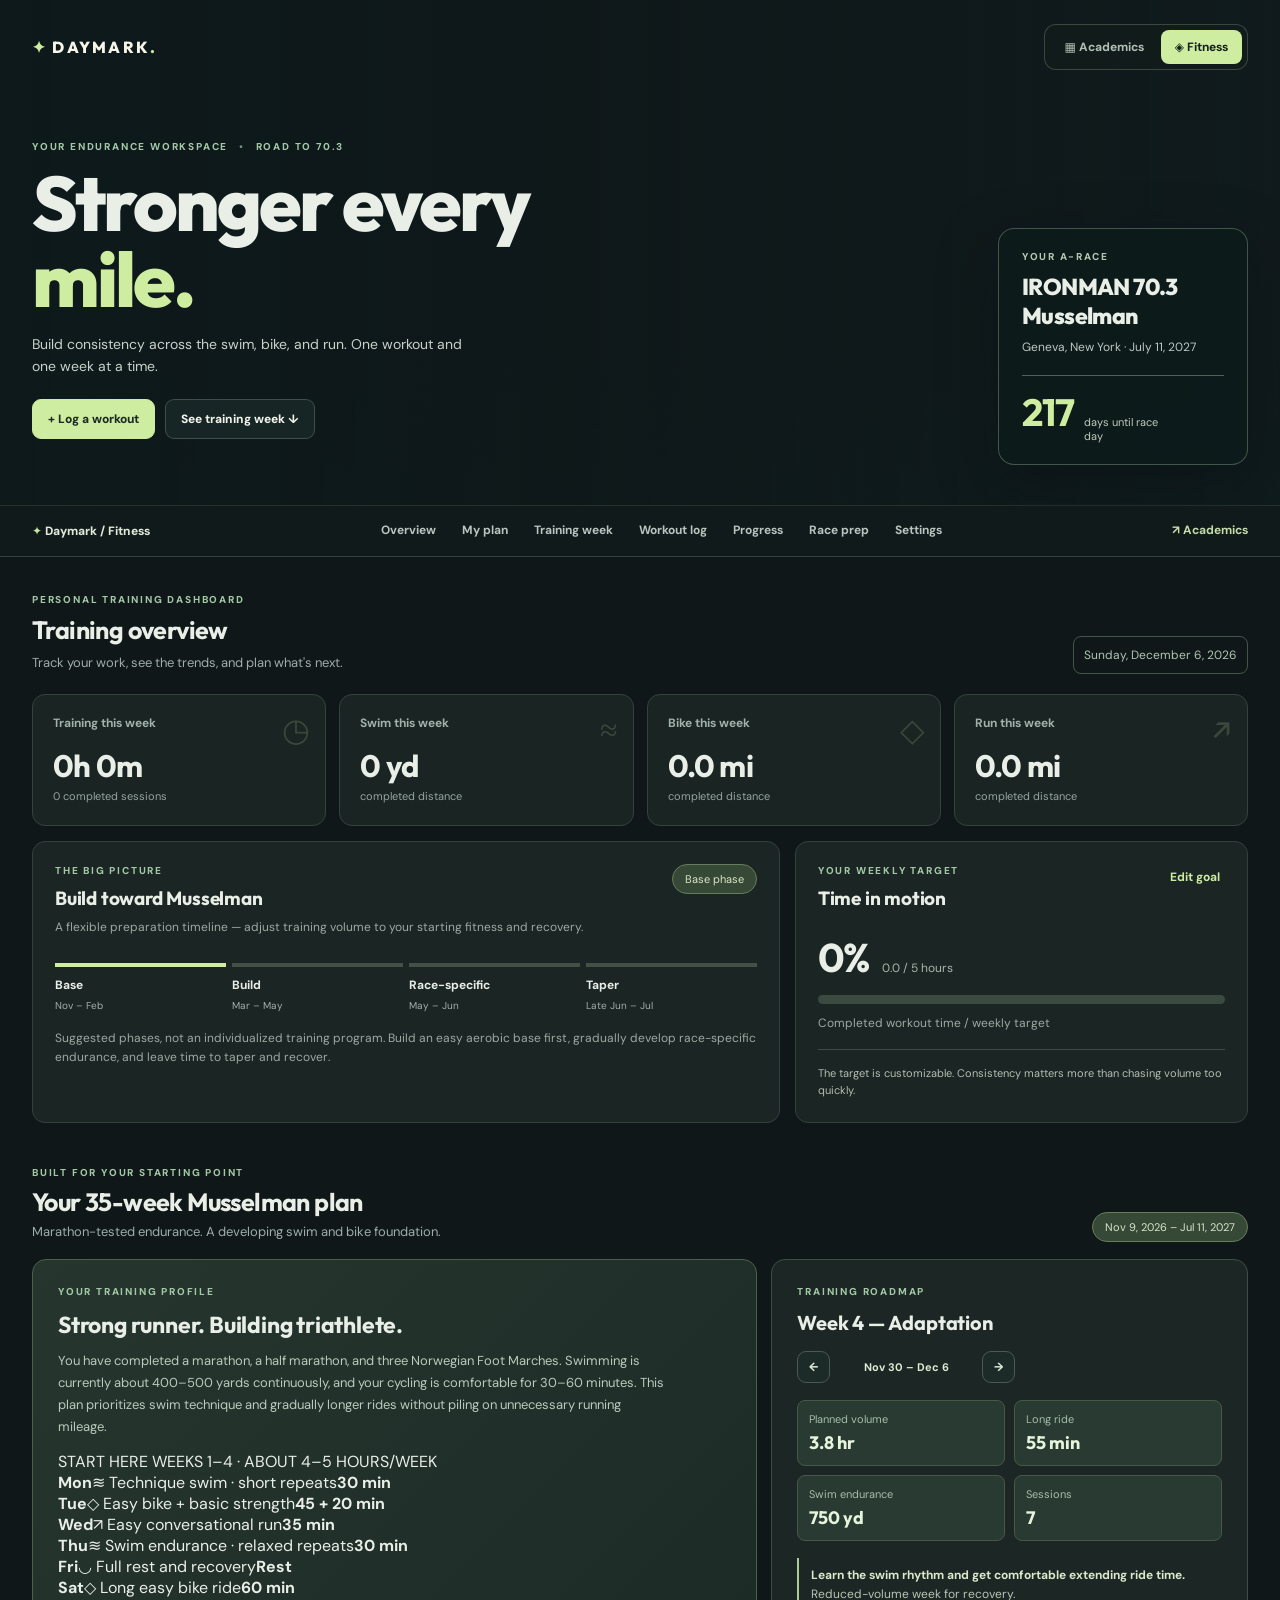
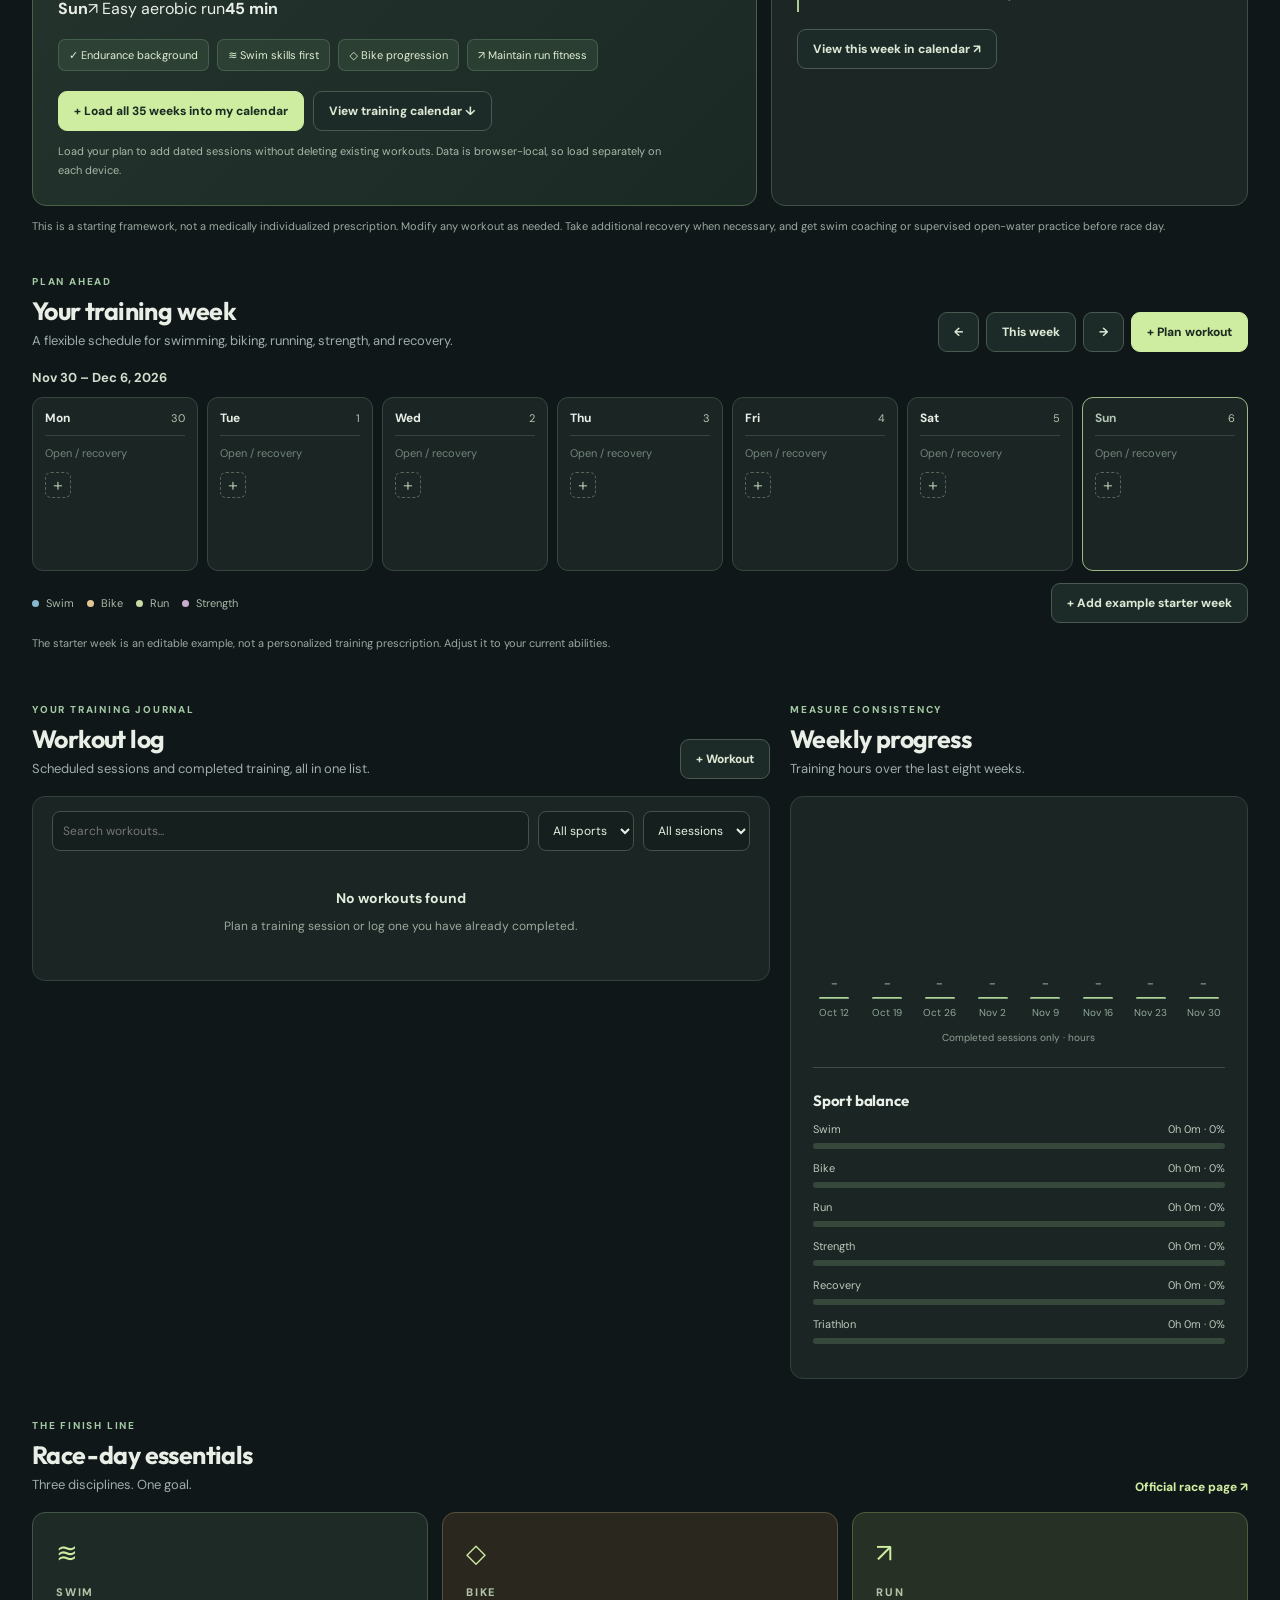
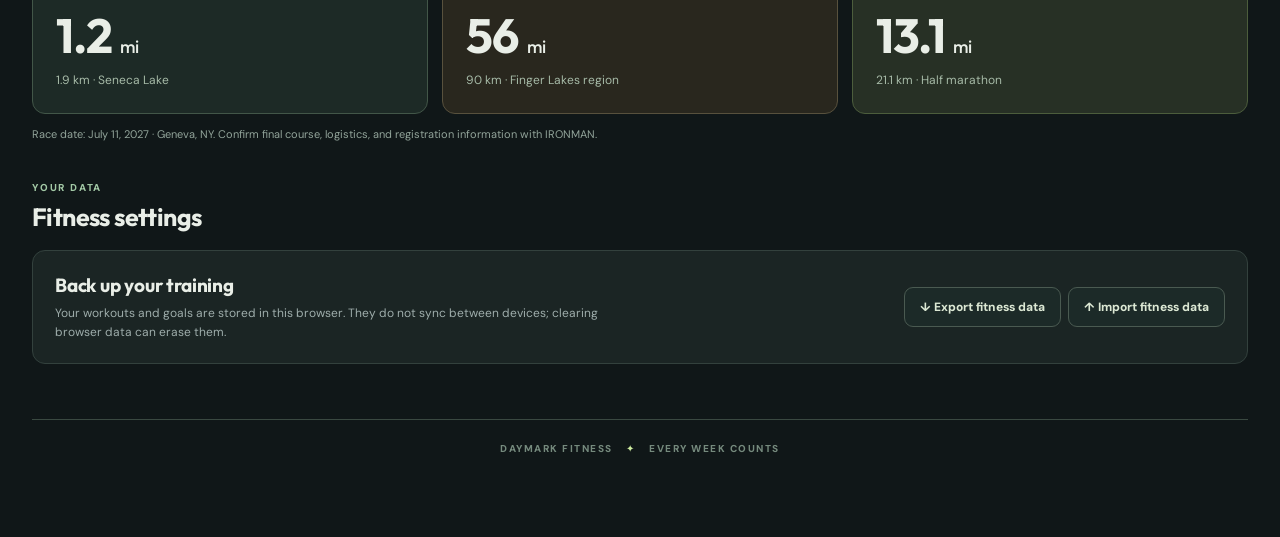
==== commit 75b1d489: "Display basic seven-day starter training routine alongside 35-week plan" ====
--- a/fitness.html
+++ b/fitness.html
@@ -1,5 +1,5 @@
 <!doctype html>
-<html lang="en"><head><meta charset="utf-8"><meta name="viewport" content="width=device-width,initial-scale=1"><meta name="theme-color" content="#101a1b"><meta name="description" content="Train toward IRONMAN 70.3 Musselman 2027. Log swim, bike, run and strength workouts, plan your week and follow your progress."><title>Daymark Fitness — Musselman 70.3</title><link rel="stylesheet" href="./fitness.css?v=3"></head>
+<html lang="en"><head><meta charset="utf-8"><meta name="viewport" content="width=device-width,initial-scale=1"><meta name="theme-color" content="#101a1b"><meta name="description" content="Train toward IRONMAN 70.3 Musselman 2027. Log swim, bike, run and strength workouts, plan your week and follow your progress."><title>Daymark Fitness — Musselman 70.3</title><link rel="stylesheet" href="./fitness.css?v=4"></head>
 <body>
 <header class="hero" id="top">
  <div class="hero-top"><div class="logo"><span class="logo-mark">✦</span> DAYMARK<span class="logo-dot">.</span></div><div class="workspace-tabs" aria-label="Choose workspace"><a href="./index.html">▦ Academics</a><a href="./fitness.html" class="selected" aria-current="page">◈ Fitness</a></div></div>
@@ -21,7 +21,17 @@
    <span class="kicker">YOUR TRAINING PROFILE</span>
    <h3>Strong runner. Building triathlete.</h3>
    <p>You have completed a marathon, a half marathon, and three Norwegian Foot Marches. Swimming is currently about 400–500 yards continuously, and your cycling is comfortable for 30–60 minutes. This plan prioritizes swim technique and gradually longer rides without piling on unnecessary running mileage.</p>
-   <div class="plan-strengths"><span>✓ Endurance background</span><span>≋ Swim skills first</span><span>◇ Bike progression</span><span>↗ Maintain run fitness</span></div>
+   <div class="starter-routine">
+   <div class="routine-heading">START HERE <span>WEEKS 1–4 · ABOUT 4–5 HOURS/WEEK</span></div>
+   <div class="routine-row"><b>Mon</b><span>≋ Technique swim · short repeats</span><strong>30 min</strong></div>
+   <div class="routine-row"><b>Tue</b><span>◇ Easy bike + basic strength</span><strong>45 + 20 min</strong></div>
+   <div class="routine-row"><b>Wed</b><span>↗ Easy conversational run</span><strong>35 min</strong></div>
+   <div class="routine-row"><b>Thu</b><span>≋ Swim endurance · relaxed repeats</span><strong>30 min</strong></div>
+   <div class="routine-row rest"><b>Fri</b><span>◡ Full rest and recovery</span><strong>Rest</strong></div>
+   <div class="routine-row"><b>Sat</b><span>◇ Long easy bike ride</span><strong>60 min</strong></div>
+   <div class="routine-row"><b>Sun</b><span>↗ Easy aerobic run</span><strong>45 min</strong></div>
+  </div>
+  <div class="plan-strengths"><span>✓ Endurance background</span><span>≋ Swim skills first</span><span>◇ Bike progression</span><span>↗ Maintain run fitness</span></div>
    <div class="plan-actions"><button class="primary" id="installPlan">+ Load all 35 weeks into my calendar</button><a class="outline plan-outline" href="#schedule">View training calendar ↓</a></div>
    <p class="small-muted" id="planInstallStatus">Your existing workout entries will be preserved. Planned sessions are added only once.</p>
   </div>
@@ -41,5 +51,5 @@
  <section class="section" id="race"><div class="section-bar"><div><span class="kicker">THE FINISH LINE</span><h2>Race-day essentials</h2><p>Three disciplines. One goal.</p></div><a class="text-link" target="_blank" rel="noopener noreferrer" href="https://in.usa.ironman.com/2027-ironman-703-musselman">Official race page ↗</a></div><div class="race-grid"><article class="race-tile"><div class="race-icon">≋</div><span>SWIM</span><strong>1.2 <small>mi</small></strong><p>1.9 km · Seneca Lake</p></article><article class="race-tile"><div class="race-icon">◇</div><span>BIKE</span><strong>56 <small>mi</small></strong><p>90 km · Finger Lakes region</p></article><article class="race-tile"><div class="race-icon">↗</div><span>RUN</span><strong>13.1 <small>mi</small></strong><p>21.1 km · Half marathon</p></article></div><div class="race-footnote">Race date: July 11, 2027 · Geneva, NY. Confirm final course, logistics, and registration information with IRONMAN.</div></section>
  <section class="section settings" id="fitness-settings"><div class="section-bar"><div><span class="kicker">YOUR DATA</span><h2>Fitness settings</h2></div></div><div class="panel settings-panel"><div><h3>Back up your training</h3><p>Your workouts and goals are stored in this browser. They do not sync between devices; clearing browser data can erase them.</p></div><div class="section-buttons"><button class="outline" data-action="export">↓ Export fitness data</button><button class="outline" data-action="import">↑ Import fitness data</button></div><input id="importFitness" class="hidden" type="file" accept="application/json"></div></section>
  <footer>DAYMARK FITNESS <span>✦</span> EVERY WEEK COUNTS</footer>
-</main><div id="modalRoot"></div><div id="toastRoot" aria-live="polite"></div><script src="./fitness.js?v=4" defer></script><script src="./training-plan.js?v=2" defer></script>
+</main><div id="modalRoot"></div><div id="toastRoot" aria-live="polite"></div><script src="./fitness.js?v=5" defer></script><script src="./training-plan.js?v=3" defer></script>
 </body></html>
